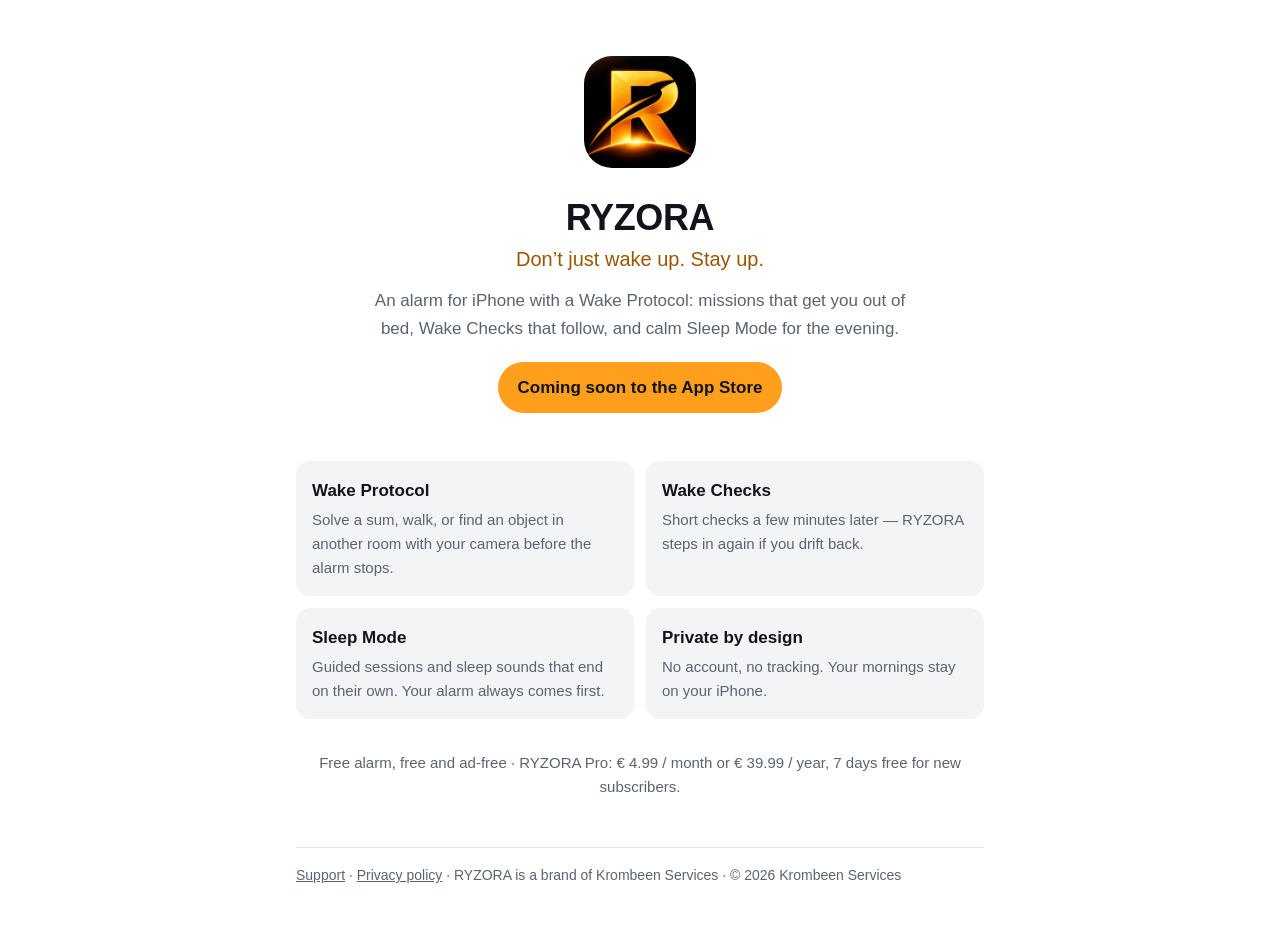
==== index.html @ 587f0dcf "RYZORA – Wake Protocol website: home, privacy policy, support" ====
<!doctype html><html lang="en"><head><meta charset="utf-8"><meta name="viewport" content="width=device-width,initial-scale=1">
<title>RYZORA – Wake Protocol</title><meta name="description" content="RYZORA – Wake Protocol: an alarm for iPhone that helps you get out of bed and stay up.">
<link rel="icon" href="/assets/favicon-32.png" sizes="32x32"><link rel="apple-touch-icon" href="/assets/apple-touch-icon.png"><meta name="theme-color" content="#0B0D12">
<link rel="stylesheet" href="/assets/style.css"></head><body><main>
<section class="hero"><img src="/assets/icon-256.png" alt="RYZORA app icon" width="112" height="112">
<h1>RYZORA</h1><p class="tag">Don’t just wake up. Stay up.</p>
<p class="lead">An alarm for iPhone with a Wake Protocol: missions that get you out of bed, Wake Checks that follow, and calm Sleep Mode for the evening.</p>
<span class="soon">Coming soon to the App Store</span></section>
<section class="grid">
<div class="card"><h3>Wake Protocol</h3><p>Solve a sum, walk, or find an object in another room with your camera before the alarm stops.</p></div>
<div class="card"><h3>Wake Checks</h3><p>Short checks a few minutes later — RYZORA steps in again if you drift back.</p></div>
<div class="card"><h3>Sleep Mode</h3><p>Guided sessions and sleep sounds that end on their own. Your alarm always comes first.</p></div>
<div class="card"><h3>Private by design</h3><p>No account, no tracking. Your mornings stay on your iPhone.</p></div>
</section>
<p class="muted" style="text-align:center;margin-top:32px">Free alarm, free and ad-free · RYZORA Pro: € 4.99 / month or € 39.99 / year, 7 days free for new subscribers.</p>
<footer class="foot"><a href="/support">Support</a> · <a href="/privacy">Privacy policy</a> · RYZORA is a brand of Krombeen Services · © 2026 Krombeen Services</footer>
</main></body></html>
---- assets/style.css ----
:root{--bg:#0B0D12;--fg:#F2F4F7;--muted:#A3AAB5;--accent:#FF9F1C;--accent-text:#FFB347;--card:#151922;--line:#232836}
@media (prefers-color-scheme:light){:root{--bg:#FFFFFF;--fg:#11141A;--muted:#5B6370;--accent:#FF9F1C;--accent-text:#9A5600;--card:#F3F4F6;--line:#E3E6EA}}
*{box-sizing:border-box}html{-webkit-text-size-adjust:100%}
body{margin:0;background:var(--bg);color:var(--fg);font:17px/1.6 -apple-system,BlinkMacSystemFont,"SF Pro Text","Segoe UI",Roboto,sans-serif}
main{max-width:720px;margin:0 auto;padding:16px 16px 48px}
h1{font-size:30px;line-height:1.2;margin:24px 0 6px;letter-spacing:-.01em}h2{font-size:20px;margin:32px 0 8px}
p,li{overflow-wrap:anywhere}.meta,.muted{color:var(--muted);font-size:15px}a{color:var(--accent-text)}
.card{background:var(--card);border-radius:14px;padding:16px;margin:16px 0}
.lang{border-top:1px solid var(--line);margin-top:48px;padding-top:8px}
.top{display:flex;align-items:center;padding:8px 0}.brand{display:flex;gap:10px;align-items:center;color:var(--fg);text-decoration:none;font-weight:700;letter-spacing:.12em}
.brand img{border-radius:9px}
.foot{border-top:1px solid var(--line);margin-top:48px;padding-top:16px;color:var(--muted);font-size:14px}.foot a{color:var(--muted)}
.hero{text-align:center;padding:40px 0 16px}.hero img{border-radius:28px;width:112px;height:112px}
.hero h1{font-size:36px;margin:20px 0 4px}.tag{font-size:20px;color:var(--accent-text);margin:0 0 12px}
.lead{color:var(--muted);max-width:540px;margin:0 auto}
.soon{display:inline-block;margin-top:20px;padding:12px 20px;border-radius:999px;background:var(--accent);color:#11141A;font-weight:600}
.grid{display:grid;grid-template-columns:1fr;gap:12px;margin-top:32px}@media (min-width:640px){.grid{grid-template-columns:1fr 1fr}}
.grid .card{margin:0}.grid h3{margin:0 0 4px;font-size:17px}.grid p{margin:0;color:var(--muted);font-size:15px}
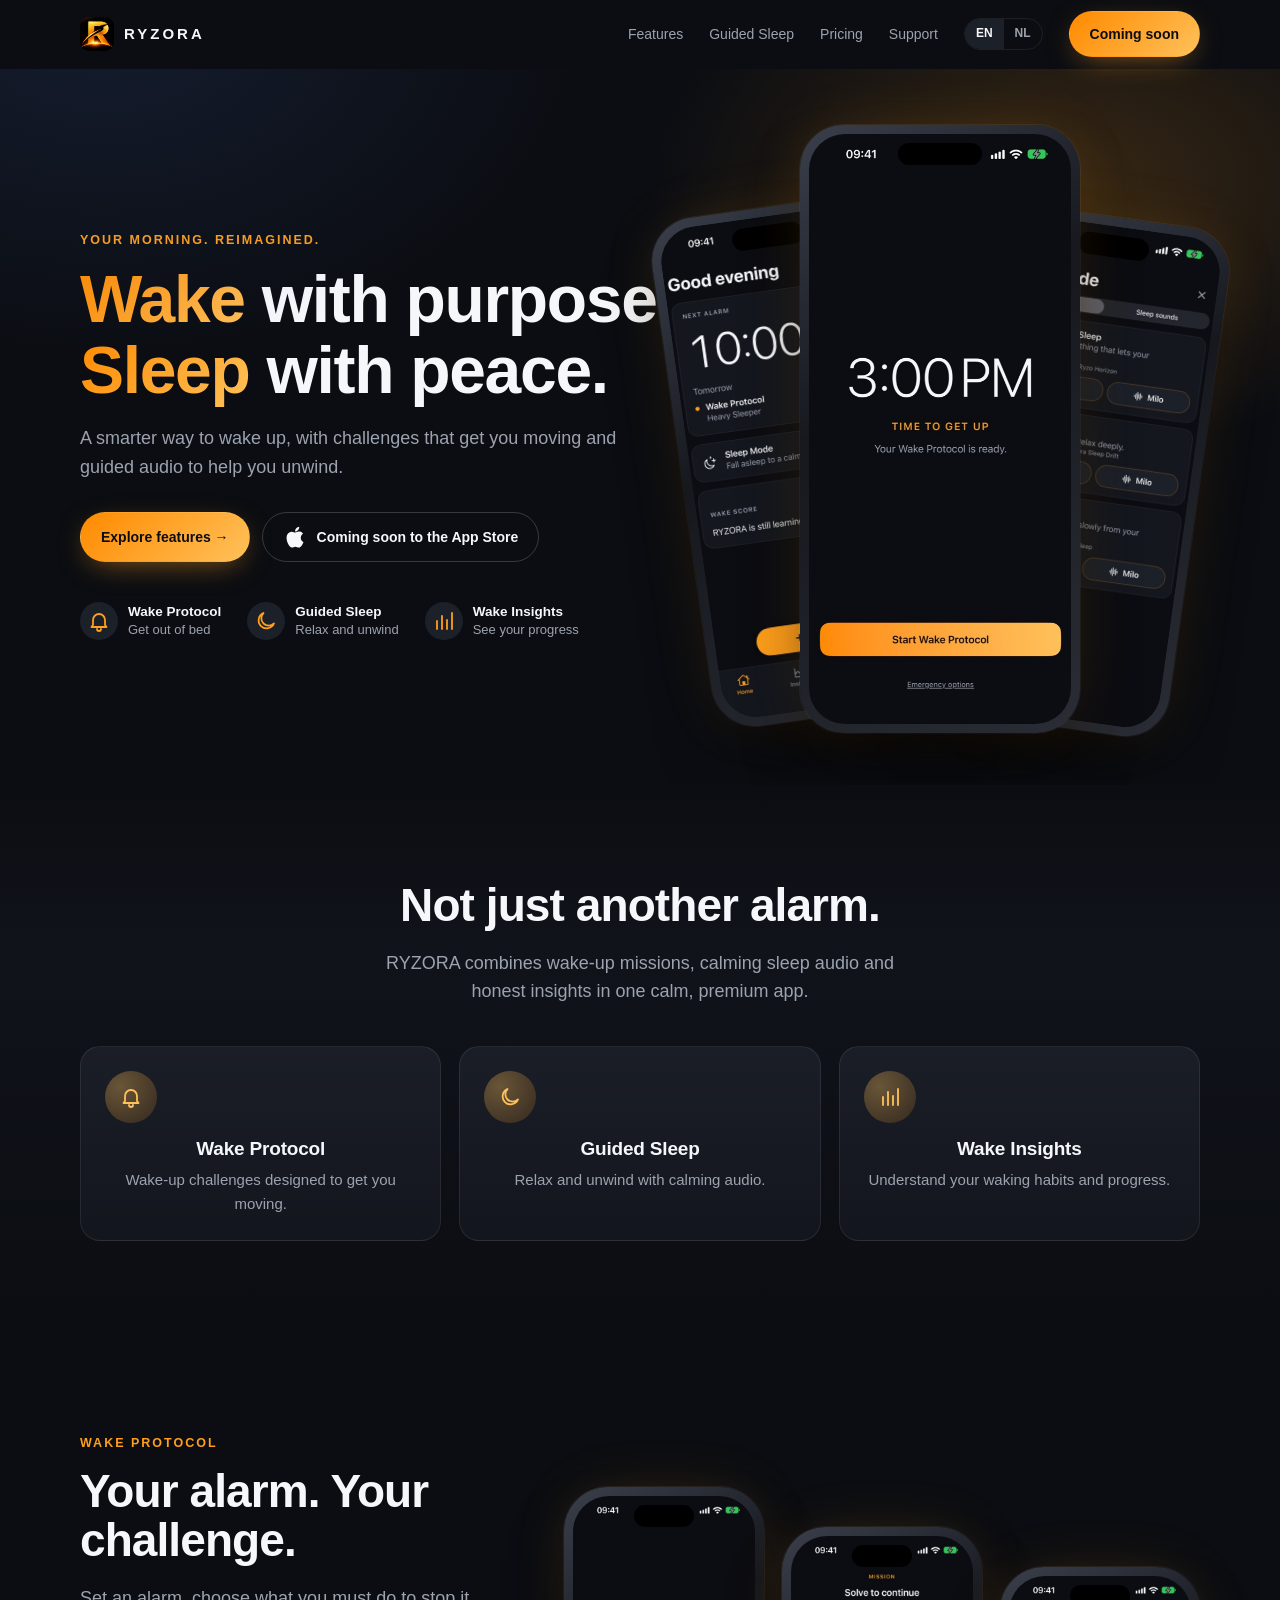
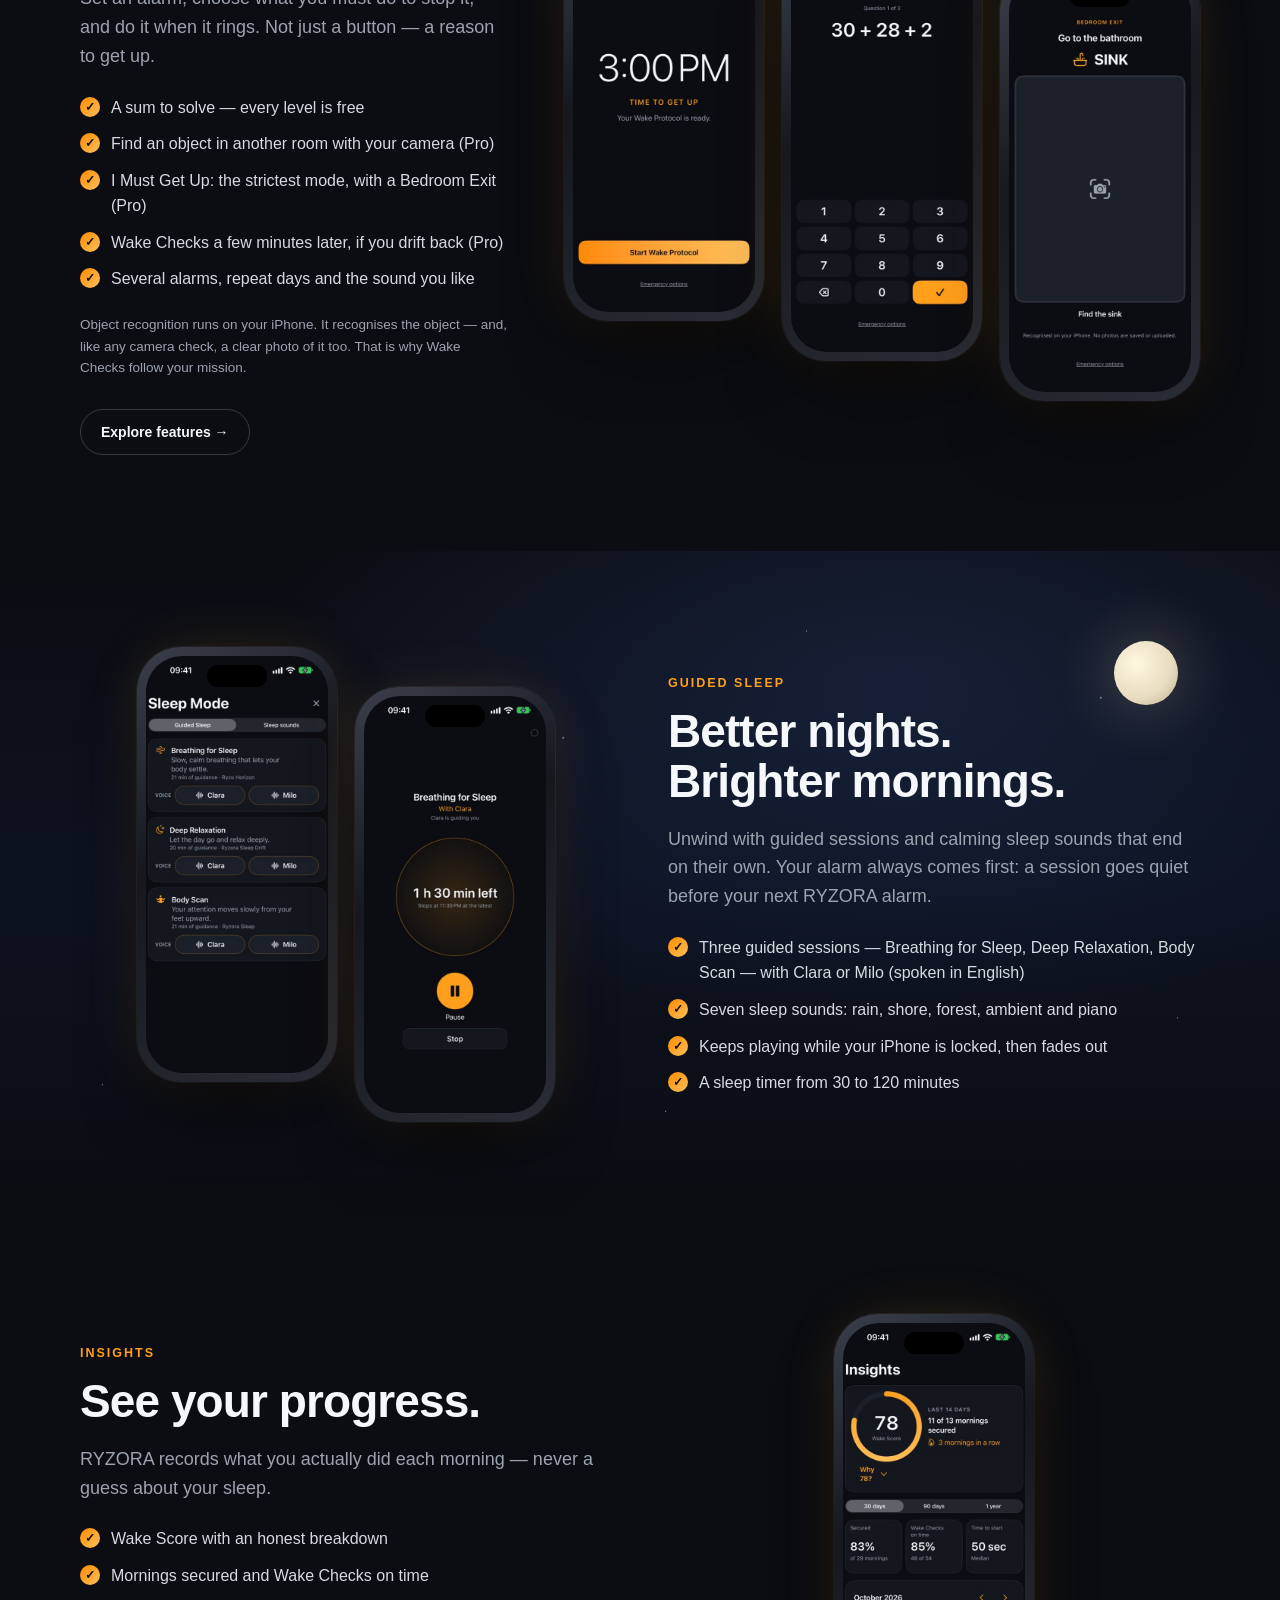
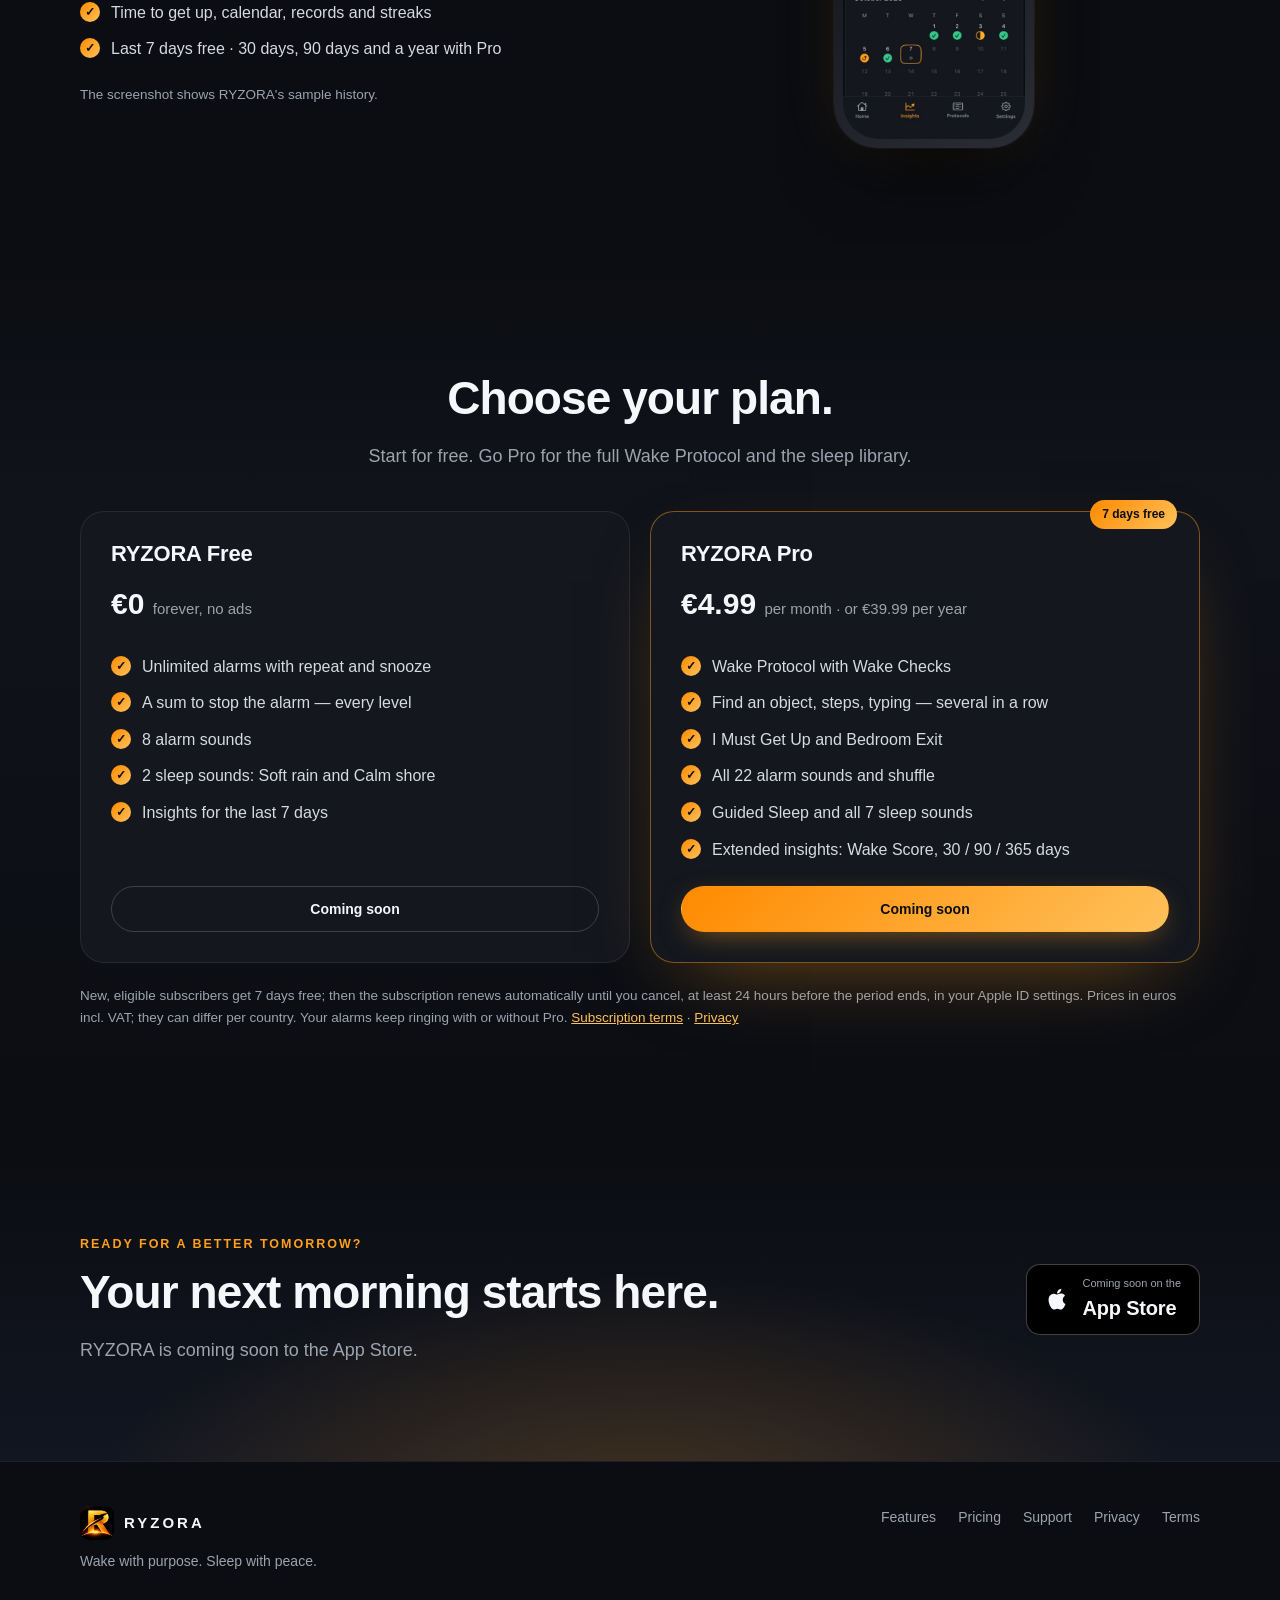
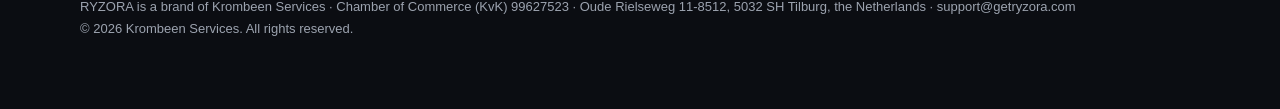
==== commit 948b19c0: "RYZORA – Wake Protocol website v2: premium design in RYZORA's colours, real app screenshots, EN + NL" ====
--- a/index.html
+++ b/index.html
@@ -1,17 +1,58 @@
-<!doctype html><html lang="en"><head><meta charset="utf-8"><meta name="viewport" content="width=device-width,initial-scale=1">
-<title>RYZORA – Wake Protocol</title><meta name="description" content="RYZORA – Wake Protocol: an alarm for iPhone that helps you get out of bed and stay up.">
-<link rel="icon" href="/assets/favicon-32.png" sizes="32x32"><link rel="apple-touch-icon" href="/assets/apple-touch-icon.png"><meta name="theme-color" content="#0B0D12">
-<link rel="stylesheet" href="/assets/style.css"></head><body><main>
-<section class="hero"><img src="/assets/icon-256.png" alt="RYZORA app icon" width="112" height="112">
-<h1>RYZORA</h1><p class="tag">Don’t just wake up. Stay up.</p>
-<p class="lead">An alarm for iPhone with a Wake Protocol: missions that get you out of bed, Wake Checks that follow, and calm Sleep Mode for the evening.</p>
-<span class="soon">Coming soon to the App Store</span></section>
-<section class="grid">
-<div class="card"><h3>Wake Protocol</h3><p>Solve a sum, walk, or find an object in another room with your camera before the alarm stops.</p></div>
-<div class="card"><h3>Wake Checks</h3><p>Short checks a few minutes later — RYZORA steps in again if you drift back.</p></div>
-<div class="card"><h3>Sleep Mode</h3><p>Guided sessions and sleep sounds that end on their own. Your alarm always comes first.</p></div>
-<div class="card"><h3>Private by design</h3><p>No account, no tracking. Your mornings stay on your iPhone.</p></div>
-</section>
-<p class="muted" style="text-align:center;margin-top:32px">Free alarm, free and ad-free · RYZORA Pro: € 4.99 / month or € 39.99 / year, 7 days free for new subscribers.</p>
-<footer class="foot"><a href="/support">Support</a> · <a href="/privacy">Privacy policy</a> · RYZORA is a brand of Krombeen Services · © 2026 Krombeen Services</footer>
-</main></body></html>
+<!doctype html><html lang="en" class="no-js"><head><meta charset="utf-8">
+<meta name="viewport" content="width=device-width,initial-scale=1,viewport-fit=cover">
+<title>RYZORA – Wake Protocol · The alarm that gets you out of bed</title><meta name="description" content="RYZORA is an iPhone alarm with a Wake Protocol: missions that get you out of bed, Wake Checks that follow, Guided Sleep for the evening and honest insights.">
+<link rel="canonical" href="https://getryzora.com/"><link rel="alternate" hreflang="en" href="https://getryzora.com/">
+<link rel="alternate" hreflang="nl" href="https://getryzora.com/nl/"><link rel="alternate" hreflang="x-default" href="https://getryzora.com/">
+<meta property="og:type" content="website"><meta property="og:site_name" content="RYZORA"><meta property="og:title" content="RYZORA – Wake Protocol · The alarm that gets you out of bed">
+<meta property="og:description" content="RYZORA is an iPhone alarm with a Wake Protocol: missions that get you out of bed, Wake Checks that follow, Guided Sleep for the evening and honest insights."><meta property="og:url" content="https://getryzora.com/"><meta property="og:image" content="https://getryzora.com/assets/og.png">
+<meta property="og:locale" content="en_US"><meta name="twitter:card" content="summary_large_image">
+<meta name="theme-color" content="#0B0D12"><meta name="color-scheme" content="dark">
+<link rel="icon" href="/assets/favicon-32.png" sizes="32x32"><link rel="apple-touch-icon" href="/assets/apple-touch-icon.png">
+<link rel="stylesheet" href="/assets/style.css"><script src="/assets/site.js" defer></script></head><body><a class="skip" href="#main">Skip to content</a><header class="nav"><div class="wrap">
+<a class="brand" href="/" aria-label="RYZORA home"><img src="/assets/icon-256.png" alt="" width="34" height="34">RYZORA</a>
+<button class="menu-btn" aria-expanded="false" aria-controls="links">Menu</button>
+<nav class="links" id="links" aria-label="Main"><a href="/features/">Features</a><a href="/features/#guided-sleep">Guided Sleep</a><a href="/pricing/">Pricing</a><a href="/support/">Support</a><div class="lang" role="group" aria-label="Language"><a href="/" hreflang="en" lang="en" aria-current="true">EN</a><a href="/nl/" hreflang="nl" lang="nl">NL</a></div><span class="pill gold soon" aria-label="Coming soon to the App Store">Coming soon</span></nav></div></header><main id="main">
+<section class="hero"><div class="wrap split">
+<div class="reveal"><p class="eyebrow">Your morning. Reimagined.</p>
+<h1><span class="line"><span class="gold-text">Wake</span> with purpose.</span>
+<span class="line"><span class="gold-text">Sleep</span> with peace.</span></h1>
+<p class="lead">A smarter way to wake up, with challenges that get you moving and guided audio to help you unwind.</p>
+<div class="actions"><a class="pill gold" href="/features/">Explore features →</a><span class="pill ghost soon"><svg width="26" height="26" viewBox="0 0 24 24" fill="currentColor" aria-hidden="true"><path d="M16.4 12.6c0-2.4 2-3.6 2.1-3.7-1.1-1.7-2.9-1.9-3.5-1.9-1.5-.2-2.9.9-3.7.9-.8 0-1.9-.9-3.2-.8-1.6 0-3.1 1-4 2.4-1.7 3-.4 7.4 1.2 9.8.8 1.2 1.8 2.5 3 2.4 1.2 0 1.7-.8 3.1-.8 1.5 0 1.9.8 3.2.8 1.3 0 2.2-1.2 3-2.4.9-1.4 1.3-2.7 1.3-2.8-.1 0-2.5-1-2.5-3.9zM14 5.5c.7-.8 1.1-1.9 1-3-1 0-2.1.7-2.8 1.5-.6.7-1.2 1.8-1 2.9 1 .1 2.1-.6 2.8-1.4z"/></svg>Coming soon to the App Store</span></div>
+<div class="mini"><div><span class="ic"><svg width="24" height="24" viewBox="0 0 24 24" fill="none" stroke="currentColor" stroke-width="1.8" stroke-linecap="round" stroke-linejoin="round" aria-hidden="true"><path d="M6 16V11a6 6 0 1 1 12 0v5l1.5 2h-15z"/><path d="M10 20a2 2 0 0 0 4 0"/></svg></span><span><b>Wake Protocol</b>Get out of bed</span></div><div><span class="ic"><svg width="24" height="24" viewBox="0 0 24 24" fill="none" stroke="currentColor" stroke-width="1.8" stroke-linecap="round" stroke-linejoin="round" aria-hidden="true"><path d="M20 14.5A8 8 0 1 1 9.5 4a6.5 6.5 0 0 0 10.5 10.5z"/></svg></span><span><b>Guided Sleep</b>Relax and unwind</span></div><div><span class="ic"><svg width="24" height="24" viewBox="0 0 24 24" fill="none" stroke="currentColor" stroke-width="1.8" stroke-linecap="round" aria-hidden="true"><path d="M5 20V12M10 20V7M15 20v-9M20 20V4"/></svg></span><span><b>Wake Insights</b>See your progress</span></div></div></div>
+<div class="phones reveal" aria-label="RYZORA screens">
+<div class="phone p1 float"><img src="/assets/img/en-home.jpg" alt="RYZORA home screen with the next alarm" loading="lazy" width="1100" height="2390"></div>
+<div class="phone p2 float" style="animation-delay:-3s"><img src="/assets/img/en-ringing.jpg" alt="RYZORA alarm ringing: Start Wake Protocol" loading="lazy" width="1100" height="2390"></div>
+<div class="phone p3 float" style="animation-delay:-6s"><img src="/assets/img/en-sleep.jpg" alt="RYZORA Guided Sleep sessions" loading="lazy" width="1100" height="2390"></div>
+</div></div></section>
+
+<section class="band"><div class="wrap center"><h2 class="reveal">Not just another alarm.</h2><p class="lead reveal">RYZORA combines wake-up missions, calming sleep audio and honest insights in one calm, premium app.</p>
+<div class="cards"><a class="card reveal" href="/features/#wake-protocol"><div class="ic"><svg width="24" height="24" viewBox="0 0 24 24" fill="none" stroke="currentColor" stroke-width="1.8" stroke-linecap="round" stroke-linejoin="round" aria-hidden="true"><path d="M6 16V11a6 6 0 1 1 12 0v5l1.5 2h-15z"/><path d="M10 20a2 2 0 0 0 4 0"/></svg></div><h3>Wake Protocol</h3><p>Wake-up challenges designed to get you moving.</p></a><a class="card reveal" href="/features/#guided-sleep"><div class="ic"><svg width="24" height="24" viewBox="0 0 24 24" fill="none" stroke="currentColor" stroke-width="1.8" stroke-linecap="round" stroke-linejoin="round" aria-hidden="true"><path d="M20 14.5A8 8 0 1 1 9.5 4a6.5 6.5 0 0 0 10.5 10.5z"/></svg></div><h3>Guided Sleep</h3><p>Relax and unwind with calming audio.</p></a><a class="card reveal" href="/features/#wake-insights"><div class="ic"><svg width="24" height="24" viewBox="0 0 24 24" fill="none" stroke="currentColor" stroke-width="1.8" stroke-linecap="round" aria-hidden="true"><path d="M5 20V12M10 20V7M15 20v-9M20 20V4"/></svg></div><h3>Wake Insights</h3><p>Understand your waking habits and progress.</p></a></div></div></section>
+
+<section id="wake-protocol"><div class="wrap split wide">
+<div class="reveal"><p class="eyebrow">Wake Protocol</p><h2>Your alarm. Your challenge.</h2><p class="lead">Set an alarm, choose what you must do to stop it, and do it when it rings. Not just a button — a reason to get up.</p><ul class="checks"><li>A sum to solve — every level is free</li><li>Find an object in another room with your camera (Pro)</li><li>I Must Get Up: the strictest mode, with a Bedroom Exit (Pro)</li><li>Wake Checks a few minutes later, if you drift back (Pro)</li><li>Several alarms, repeat days and the sound you like</li></ul>
+<p class="fine">Object recognition runs on your iPhone. It recognises the object — and, like any camera check, a clear photo of it too. That is why Wake Checks follow your mission.</p><div class="actions"><a class="pill ghost" href="/features/">Explore features →</a></div></div>
+<div class="screens reveal"><div class="phone "><img src="/assets/img/en-ringing.jpg" alt="The alarm" loading="lazy" width="1100" height="2390"></div><div class="phone "><img src="/assets/img/en-math.jpg" alt="A sum" loading="lazy" width="1100" height="2390"></div><div class="phone "><img src="/assets/img/en-object.jpg" alt="Find an object" loading="lazy" width="1100" height="2390"></div></div>
+</div></section>
+
+<section class="night" id="guided-sleep"><span class="moon" aria-hidden="true"></span><div class="wrap split">
+<div class="screens reveal"><div class="phone "><img src="/assets/img/en-sleep.jpg" alt="Guided Sleep" loading="lazy" width="1100" height="2390"></div><div class="phone "><img src="/assets/img/en-sleep-playing.jpg" alt="Guided Sleep playing" loading="lazy" width="1100" height="2390"></div></div>
+<div class="reveal"><p class="eyebrow">Guided Sleep</p><h2>Better nights.<br>Brighter mornings.</h2><p class="lead">Unwind with guided sessions and calming sleep sounds that end on their own. Your alarm always comes first: a session goes quiet before your next RYZORA alarm.</p><ul class="checks"><li>Three guided sessions — Breathing for Sleep, Deep Relaxation, Body Scan — with Clara or Milo (spoken in English)</li><li>Seven sleep sounds: rain, shore, forest, ambient and piano</li><li>Keeps playing while your iPhone is locked, then fades out</li><li>A sleep timer from 30 to 120 minutes</li></ul></div>
+</div></section>
+
+<section><div class="wrap split">
+<div class="reveal"><p class="eyebrow">Insights</p><h2>See your progress.</h2><p class="lead">RYZORA records what you actually did each morning — never a guess about your sleep.</p><ul class="checks"><li>Wake Score with an honest breakdown</li><li>Mornings secured and Wake Checks on time</li><li>Time to get up, calendar, records and streaks</li><li>Last 7 days free · 30 days, 90 days and a year with Pro</li></ul><p class="fine">The screenshot shows RYZORA&#x27;s sample history.</p></div>
+<div class="screens reveal"><div class="phone "><img src="/assets/img/en-insights.jpg" alt="RYZORA Insights" loading="lazy" width="1100" height="2390"></div></div>
+</div></section>
+
+<section class="band" id="pricing"><div class="wrap"><div class="center"><p class="eyebrow reveal">Pricing</p><h2 class="reveal">Choose your plan.</h2>
+<p class="lead reveal">Start for free. Go Pro for the full Wake Protocol and the sleep library.</p></div><div class="plans">
+<div class="plan reveal"><h3>RYZORA Free</h3><p class="price">€0 <small>forever, no ads</small></p><ul class="checks"><li>Unlimited alarms with repeat and snooze</li><li>A sum to stop the alarm — every level</li><li>8 alarm sounds</li><li>2 sleep sounds: Soft rain and Calm shore</li><li>Insights for the last 7 days</li></ul><span class="pill ghost soon">Coming soon</span></div>
+<div class="plan pro reveal"><span class="tag">7 days free</span><h3>RYZORA Pro</h3><p class="price">€4.99 <small>per month · or €39.99 per year</small></p><ul class="checks"><li>Wake Protocol with Wake Checks</li><li>Find an object, steps, typing — several in a row</li><li>I Must Get Up and Bedroom Exit</li><li>All 22 alarm sounds and shuffle</li><li>Guided Sleep and all 7 sleep sounds</li><li>Extended insights: Wake Score, 30 / 90 / 365 days</li></ul><span class="pill gold soon">Coming soon</span></div>
+</div><p class="fine">New, eligible subscribers get 7 days free; then the subscription renews automatically until you cancel, at least 24 hours before the period ends, in your Apple ID settings. Prices in euros incl. VAT; they can differ per country. Your alarms keep ringing with or without Pro. <a href="/terms/">Subscription terms</a> · <a href="/privacy/">Privacy</a></p></div></section>
+
+<section class="cta"><div class="wrap cta-box reveal"><div><p class="eyebrow">Ready for a better tomorrow?</p><h2>Your next morning starts here.</h2><p class="lead">RYZORA is coming soon to the App Store.</p></div><span class="store" role="img" aria-label="Coming soon to the App Store"><svg width="26" height="26" viewBox="0 0 24 24" fill="currentColor" aria-hidden="true"><path d="M16.4 12.6c0-2.4 2-3.6 2.1-3.7-1.1-1.7-2.9-1.9-3.5-1.9-1.5-.2-2.9.9-3.7.9-.8 0-1.9-.9-3.2-.8-1.6 0-3.1 1-4 2.4-1.7 3-.4 7.4 1.2 9.8.8 1.2 1.8 2.5 3 2.4 1.2 0 1.7-.8 3.1-.8 1.5 0 1.9.8 3.2.8 1.3 0 2.2-1.2 3-2.4.9-1.4 1.3-2.7 1.3-2.8-.1 0-2.5-1-2.5-3.9zM14 5.5c.7-.8 1.1-1.9 1-3-1 0-2.1.7-2.8 1.5-.6.7-1.2 1.8-1 2.9 1 .1 2.1-.6 2.8-1.4z"/></svg><span><small>Coming soon on the</small><b>App Store</b></span></span></div></section>
+</main><footer><div class="wrap"><div class="cols">
+<div><a class="brand" href="/"><img src="/assets/icon-256.png" alt="" width="34" height="34">RYZORA</a>
+<p style="margin:10px 0 0">Wake with purpose. Sleep with peace.</p></div><nav aria-label="Footer"><a href="/features/">Features</a><a href="/pricing/">Pricing</a><a href="/support/">Support</a><a href="/privacy/">Privacy</a><a href="/terms/">Terms</a></nav></div>
+<p class="legal">RYZORA is a brand of Krombeen Services · Chamber of Commerce (KvK) 99627523 · Oude Rielseweg 11-8512, 5032 SH Tilburg, the Netherlands · <a href="mailto:support@getryzora.com">support@getryzora.com</a><br>
+© 2026 Krombeen Services. All rights reserved.</p></div></footer></body></html>
--- a/assets/style.css
+++ b/assets/style.css
@@ -1,18 +1,154 @@
-:root{--bg:#0B0D12;--fg:#F2F4F7;--muted:#A3AAB5;--accent:#FF9F1C;--accent-text:#FFB347;--card:#151922;--line:#232836}
-@media (prefers-color-scheme:light){:root{--bg:#FFFFFF;--fg:#11141A;--muted:#5B6370;--accent:#FF9F1C;--accent-text:#9A5600;--card:#F3F4F6;--line:#E3E6EA}}
-*{box-sizing:border-box}html{-webkit-text-size-adjust:100%}
-body{margin:0;background:var(--bg);color:var(--fg);font:17px/1.6 -apple-system,BlinkMacSystemFont,"SF Pro Text","Segoe UI",Roboto,sans-serif}
-main{max-width:720px;margin:0 auto;padding:16px 16px 48px}
-h1{font-size:30px;line-height:1.2;margin:24px 0 6px;letter-spacing:-.01em}h2{font-size:20px;margin:32px 0 8px}
-p,li{overflow-wrap:anywhere}.meta,.muted{color:var(--muted);font-size:15px}a{color:var(--accent-text)}
-.card{background:var(--card);border-radius:14px;padding:16px;margin:16px 0}
-.lang{border-top:1px solid var(--line);margin-top:48px;padding-top:8px}
-.top{display:flex;align-items:center;padding:8px 0}.brand{display:flex;gap:10px;align-items:center;color:var(--fg);text-decoration:none;font-weight:700;letter-spacing:.12em}
-.brand img{border-radius:9px}
-.foot{border-top:1px solid var(--line);margin-top:48px;padding-top:16px;color:var(--muted);font-size:14px}.foot a{color:var(--muted)}
-.hero{text-align:center;padding:40px 0 16px}.hero img{border-radius:28px;width:112px;height:112px}
-.hero h1{font-size:36px;margin:20px 0 4px}.tag{font-size:20px;color:var(--accent-text);margin:0 0 12px}
-.lead{color:var(--muted);max-width:540px;margin:0 auto}
-.soon{display:inline-block;margin-top:20px;padding:12px 20px;border-radius:999px;background:var(--accent);color:#11141A;font-weight:600}
-.grid{display:grid;grid-template-columns:1fr;gap:12px;margin-top:32px}@media (min-width:640px){.grid{grid-template-columns:1fr 1fr}}
-.grid .card{margin:0}.grid h3{margin:0 0 4px;font-size:17px}.grid p{margin:0;color:var(--muted);font-size:15px}
+/* RYZORA — getryzora.com. Colours are the app's own tokens (docs/DESIGN_SYSTEM.md): midnight #0B0D12, surfaces
+   #14171E / #1C2029, text #F5F7FA / #9CA3AF, amber #FF9F1C with the signature gradient #FF8A00 → #FFC15A. */
+:root{
+  --bg:#0B0D12;--bg2:#10131A;--surface:#14171E;--surface2:#1C2029;--line:rgba(255,255,255,.08);
+  --fg:#F5F7FA;--muted:#9CA3AF;--accent:#FF9F1C;--accent-hi:#FFC15A;--grad:linear-gradient(135deg,#FF8A00,#FFC15A);
+  --glow:rgba(255,159,28,.18);--blue:rgba(70,110,200,.16);--radius:20px;--max:1160px;
+  --font:Inter,-apple-system,BlinkMacSystemFont,"SF Pro Display","Segoe UI",Roboto,sans-serif;
+}
+*{box-sizing:border-box}html{scroll-behavior:smooth;-webkit-text-size-adjust:100%}
+@media (prefers-reduced-motion:reduce){html{scroll-behavior:auto}}
+body{margin:0;background:var(--bg);color:var(--fg);font:16px/1.6 var(--font);-webkit-font-smoothing:antialiased;overflow-x:hidden}
+img{max-width:100%;display:block}a{color:var(--accent-hi)}a:hover{color:#fff}
+:focus-visible{outline:2px solid var(--accent);outline-offset:3px;border-radius:6px}
+.wrap{max-width:var(--max);margin:0 auto;padding:0 20px}
+.skip{position:absolute;left:-999px;top:8px;background:var(--accent);color:#0B0D12;padding:8px 14px;border-radius:8px;z-index:100}
+.skip:focus{left:12px}
+
+/* Navigation */
+.nav{position:sticky;top:0;z-index:50;transition:background .3s,border-color .3s;border-bottom:1px solid transparent}
+.nav.scrolled{background:rgba(11,13,18,.78);backdrop-filter:saturate(1.4) blur(14px);-webkit-backdrop-filter:saturate(1.4) blur(14px);border-color:var(--line)}
+.nav .wrap{display:flex;align-items:center;gap:20px;height:68px}
+.brand{display:flex;align-items:center;gap:10px;color:var(--fg);text-decoration:none;font-weight:700;letter-spacing:.2em;font-size:15px}
+.brand img{width:34px;height:34px;border-radius:9px}
+.links{display:flex;gap:26px;margin-left:auto;align-items:center}
+.links a{color:var(--muted);text-decoration:none;font-size:14px;font-weight:500}.links a:hover,.links a[aria-current]{color:var(--fg)}
+.lang{display:flex;border:1px solid var(--line);border-radius:999px;overflow:hidden}
+.lang a{padding:5px 11px;font-size:12px;font-weight:600;color:var(--muted);text-decoration:none}
+.lang a[aria-current]{background:var(--surface2);color:var(--fg)}
+.pill{display:inline-flex;align-items:center;gap:8px;border-radius:999px;font-weight:600;font-size:14px;padding:11px 20px;text-decoration:none;border:1px solid transparent;transition:transform .2s,box-shadow .2s,background .2s}
+.pill.gold{background:var(--grad);color:#0B0D12;box-shadow:0 8px 30px -10px rgba(255,159,28,.6)}
+.pill.gold:hover{transform:translateY(-1px);box-shadow:0 12px 36px -10px rgba(255,159,28,.75);color:#0B0D12}
+.pill.ghost{border-color:rgba(255,255,255,.18);color:var(--fg)}.pill.ghost:hover{background:rgba(255,255,255,.06);color:#fff}
+.pill.soon{cursor:default}
+.menu-btn{display:none;margin-left:auto;background:none;border:1px solid var(--line);color:var(--fg);border-radius:10px;padding:8px 10px;font:inherit;font-size:14px}
+@media (max-width:860px){
+  .menu-btn{display:block}.links{display:none;position:absolute;top:68px;left:0;right:0;flex-direction:column;align-items:flex-start;gap:4px;
+    background:rgba(11,13,18,.97);border-bottom:1px solid var(--line);padding:12px 20px 20px}
+  .links.open{display:flex}.links a{font-size:16px;padding:8px 0}.links .pill{margin-top:8px}
+}
+
+/* Sections */
+section{position:relative;padding:96px 0}
+.eyebrow{color:var(--accent);font-size:12.5px;font-weight:700;letter-spacing:.16em;text-transform:uppercase;margin:0 0 14px}
+h1,h2,h3{letter-spacing:-.02em;line-height:1.08;margin:0}
+h1{font-size:clamp(38px,5.2vw,66px);font-weight:800}
+@media (min-width:901px){.hero h1 .line{white-space:nowrap}}
+h2{font-size:clamp(30px,4vw,46px);font-weight:750}
+h3{font-size:19px;font-weight:650;letter-spacing:-.01em}
+.gold-text{background:var(--grad);-webkit-background-clip:text;background-clip:text;color:transparent}
+.lead{color:var(--muted);font-size:18px;max-width:560px;margin:18px 0 0}
+.center{text-align:center}.center .lead{margin-left:auto;margin-right:auto}
+.split{display:grid;grid-template-columns:1fr 1fr;gap:56px;align-items:center}
+.split>*,.plans>*,.cards>*{min-width:0}
+@media (max-width:900px){.split{grid-template-columns:1fr;gap:40px}section{padding:72px 0}}
+.checks{list-style:none;padding:0;margin:24px 0 0;display:grid;gap:11px}
+.checks li{display:flex;gap:11px;align-items:flex-start;color:#D6DAE1}
+.checks li::before{content:"✓";flex:0 0 20px;height:20px;margin-top:2px;border-radius:50%;background:var(--grad);color:#0B0D12;font-size:12px;font-weight:800;line-height:20px;text-align:center}
+.actions{display:flex;gap:12px;flex-wrap:wrap;margin-top:30px}
+
+/* Hero */
+.hero{padding:56px 0 40px;overflow:hidden}
+.hero::before{content:"";position:absolute;inset:-20% -10% auto;height:120%;pointer-events:none;
+  background:radial-gradient(600px 380px at 78% 30%,var(--glow),transparent 70%),radial-gradient(700px 500px at 15% 10%,var(--blue),transparent 70%)}
+.hero .split{grid-template-columns:1.05fr 1fr}
+.hero h1 .line{display:block}
+.mini{display:flex;gap:26px;flex-wrap:wrap;margin-top:40px}
+.mini div{display:flex;gap:10px;align-items:center;color:var(--muted);font-size:13px;line-height:1.35}
+.mini b{display:block;color:var(--fg);font-weight:600;font-size:13.5px}
+.mini .ic{width:38px;height:38px;border-radius:50%;background:var(--surface2);display:grid;place-items:center;color:var(--accent);font-size:17px}
+
+/* iPhone frames — the screenshots inside are untouched captures of the real app */
+.phones{position:relative;height:620px}
+.phone{position:absolute;width:236px;aspect-ratio:1320/2868;border-radius:44px;padding:9px;
+  background:linear-gradient(145deg,#3a3f4b,#16181e 40%,#2a2d35);box-shadow:0 40px 80px -30px rgba(0,0,0,.9),0 0 0 1px rgba(255,255,255,.06),0 0 60px -10px var(--glow);
+  transition:transform .8s cubic-bezier(.2,.7,.2,1)}
+.phone img{width:100%;height:100%;object-fit:cover;border-radius:36px;background:#0B0D12}
+.phone::after{content:"";position:absolute;top:18px;left:50%;width:30%;height:22px;transform:translateX(-50%);background:#000;border-radius:14px}
+.phones .p1{left:0;top:80px;transform:rotate(-8deg)}
+.phones .p2{left:calc(50% - 140px);top:0;z-index:2;width:280px}
+.phones .p3{right:0;top:90px;transform:rotate(8deg)}
+@media (max-width:1100px){.phones{height:540px}.phone{width:200px}.phones .p2{width:236px;left:calc(50% - 118px)}}
+@media (max-width:900px){.phones{height:500px;max-width:520px;margin:0 auto}.phone{width:200px}.phones .p2{width:214px;left:calc(50% - 107px)}.phones .p1{left:0}.phones .p3{right:0}}
+@media (max-width:520px){.phones{height:420px}.phone{width:160px;border-radius:30px;padding:6px}.phone img{border-radius:25px}.phone::after{top:12px;height:14px}
+  .phones .p2{width:176px;left:calc(50% - 88px)}.phones .p1{left:-6px;top:60px}.phones .p3{right:-6px;top:66px}}
+.float{animation:float 9s ease-in-out infinite}
+@keyframes float{0%,100%{translate:0 0}50%{translate:0 -8px}}
+@media (prefers-reduced-motion:reduce){.float{animation:none}}
+
+/* Cards */
+.cards{display:grid;grid-template-columns:repeat(3,1fr);gap:18px;margin-top:40px}
+@media (max-width:900px){.cards{grid-template-columns:1fr}}
+.card{background:linear-gradient(180deg,rgba(28,32,41,.9),rgba(20,23,30,.9));border:1px solid var(--line);border-radius:var(--radius);padding:24px;
+  transition:transform .25s,border-color .25s,box-shadow .25s;text-decoration:none;color:inherit;display:block}
+a.card:hover{transform:translateY(-3px);border-color:rgba(255,159,28,.35);box-shadow:0 20px 50px -30px rgba(255,159,28,.45);color:inherit}
+.card .ic{width:52px;height:52px;border-radius:50%;display:grid;place-items:center;font-size:24px;margin-bottom:16px;
+  background:radial-gradient(circle at 30% 30%,rgba(255,193,90,.35),rgba(255,138,0,.12));color:var(--accent-hi)}
+.card p{color:var(--muted);margin:8px 0 0;font-size:15px}
+.band{background:linear-gradient(180deg,var(--bg),var(--bg2) 30%,var(--bg))}
+
+/* Screens row */
+.screens{display:flex;gap:18px;justify-content:center;align-items:flex-start}
+.screens .phone{position:relative;width:200px}
+.split.wide{grid-template-columns:minmax(0,1fr) auto}
+@media (max-width:1180px){.screens .phone{width:170px}}
+@media (max-width:900px){.split.wide{grid-template-columns:1fr}}
+.screens .phone:nth-child(2){margin-top:40px}.screens .phone:nth-child(3){margin-top:80px}
+@media (max-width:900px){.screens{overflow-x:auto;justify-content:flex-start;padding:10px 4px 30px;scroll-snap-type:x mandatory}
+  .screens .phone{flex:0 0 200px;scroll-snap-align:center}.screens .phone:nth-child(n){margin-top:0}}
+.caption{text-align:center;color:var(--muted);font-size:13px;margin-top:12px}
+
+/* Night sky for Guided Sleep */
+.night{background:radial-gradient(900px 500px at 70% 20%,rgba(60,90,170,.22),transparent 70%),linear-gradient(180deg,#0B0D12,#0D1220 50%,#0B0D12);overflow:hidden}
+.night::before{content:"";position:absolute;inset:0;pointer-events:none;opacity:.55;background-image:
+  radial-gradient(1px 1px at 12% 18%,#fff,transparent),radial-gradient(1px 1px at 28% 62%,#cfd8ff,transparent),radial-gradient(1.5px 1.5px at 44% 28%,#fff,transparent),
+  radial-gradient(1px 1px at 63% 12%,#fff,transparent),radial-gradient(1px 1px at 72% 48%,#dfe6ff,transparent),radial-gradient(1.5px 1.5px at 86% 22%,#fff,transparent),
+  radial-gradient(1px 1px at 92% 70%,#fff,transparent),radial-gradient(1px 1px at 8% 80%,#e9eeff,transparent),radial-gradient(1px 1px at 52% 84%,#fff,transparent)}
+.moon{position:absolute;right:8%;top:90px;width:64px;height:64px;border-radius:50%;background:radial-gradient(circle at 35% 35%,#fff7e0,#e8dcc0 60%,#b9ab8c);box-shadow:0 0 60px 10px rgba(255,236,190,.18)}
+
+/* Pricing */
+.plans{display:grid;grid-template-columns:1fr 1fr;gap:20px;margin-top:40px;align-items:stretch}
+@media (max-width:820px){.plans{grid-template-columns:1fr}}
+.plan{position:relative;background:var(--surface);border:1px solid var(--line);border-radius:24px;padding:30px;display:flex;flex-direction:column}
+.plan.pro{border-color:rgba(255,159,28,.45);box-shadow:0 30px 80px -40px rgba(255,159,28,.5)}
+.plan .tag{position:absolute;top:-12px;right:22px;background:var(--grad);color:#0B0D12;font-size:12px;font-weight:700;padding:5px 12px;border-radius:999px}
+.plan h3{font-size:22px}.plan .price{font-size:30px;font-weight:750;margin:14px 0 2px}.plan .price small{font-size:15px;color:var(--muted);font-weight:500}
+.plan .checks{margin-bottom:24px}.plan .pill{margin-top:auto;justify-content:center}
+.fine{color:var(--muted);font-size:13.5px;margin-top:22px}
+
+/* CTA + footer */
+.cta{overflow:hidden;background:radial-gradient(800px 360px at 50% 120%,rgba(255,159,28,.22),transparent 70%),linear-gradient(180deg,var(--bg),#121621)}
+.cta .cta-box{display:flex;gap:30px;align-items:center;justify-content:space-between;flex-wrap:wrap}
+.store{display:inline-flex;align-items:center;gap:12px;border:1px solid rgba(255,255,255,.25);border-radius:14px;padding:10px 18px;color:var(--fg);background:#000}
+.store small{display:block;font-size:11px;color:var(--muted)}.store b{font-size:20px;font-weight:600;letter-spacing:-.01em}
+footer{border-top:1px solid var(--line);padding:44px 0 56px;color:var(--muted);font-size:14px}
+footer .cols{display:flex;gap:40px;flex-wrap:wrap;justify-content:space-between}
+footer nav{display:flex;gap:22px;flex-wrap:wrap}footer a{color:var(--muted);text-decoration:none}footer a:hover{color:var(--fg)}
+footer .legal{margin-top:24px;font-size:13px;line-height:1.7}
+
+/* Text pages */
+.page{padding:64px 0 40px}.page .wrap{max-width:820px}
+.page h1{font-size:clamp(30px,5vw,52px);hyphens:auto;overflow-wrap:break-word}.page h2{font-size:24px;margin:40px 0 10px}.page p,.page li{color:#D6DAE1}
+.page .meta{color:var(--muted);font-size:14px;margin-top:10px}
+.box{background:var(--surface);border:1px solid var(--line);border-radius:16px;padding:20px;margin:20px 0}
+details{background:var(--surface);border:1px solid var(--line);border-radius:14px;padding:16px 18px;margin:10px 0}
+summary{cursor:pointer;font-weight:600}details p{margin:10px 0 0;color:var(--muted)}
+.feature{display:grid;grid-template-columns:240px 1fr;gap:40px;align-items:center;margin:56px 0}
+.feature .phone{position:relative;width:240px}
+@media (max-width:760px){.feature{grid-template-columns:1fr}.feature .phone{margin:0 auto;width:220px}}
+
+/* Reveal on scroll */
+.reveal{opacity:0;transform:translateY(18px);transition:opacity .9s ease,transform .9s cubic-bezier(.2,.7,.2,1)}
+.reveal.in{opacity:1;transform:none}
+@media (prefers-reduced-motion:reduce){.reveal{opacity:1;transform:none;transition:none}.phone{transition:none}}
+.no-js .reveal{opacity:1;transform:none}
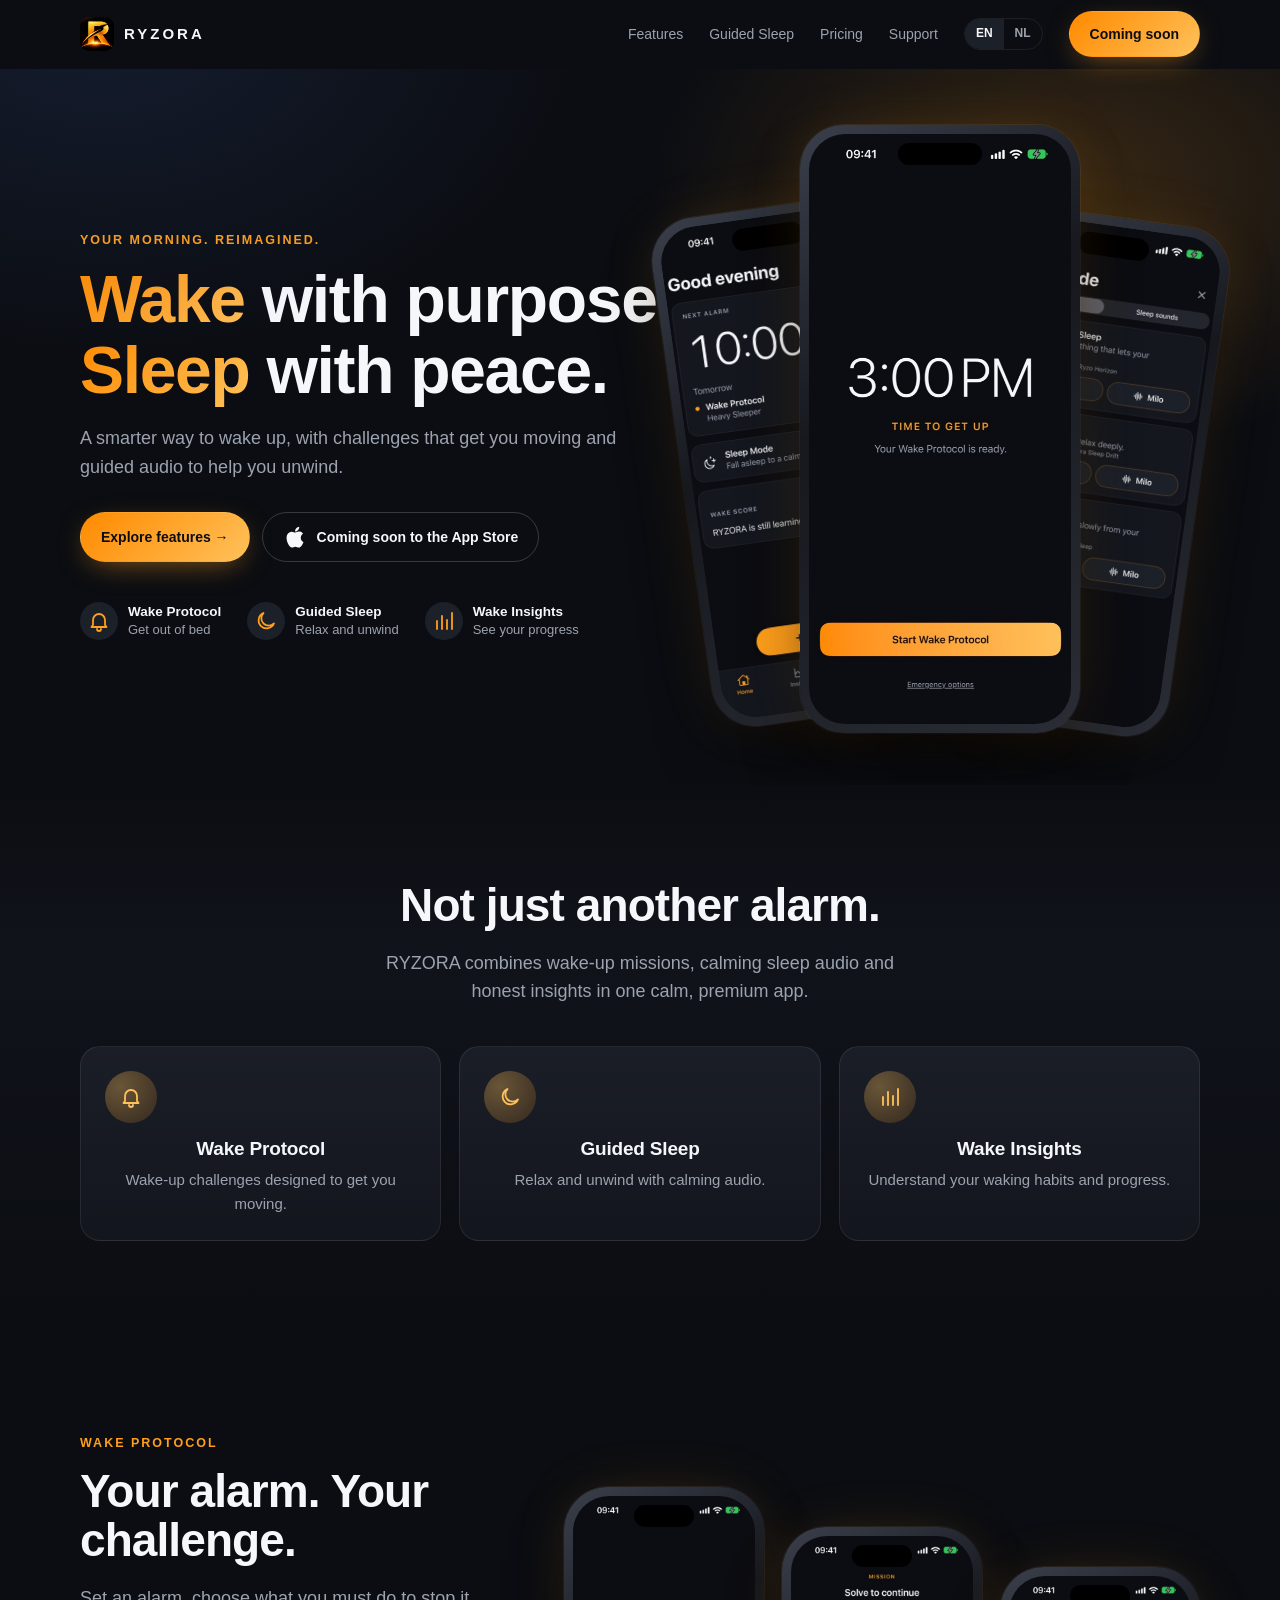
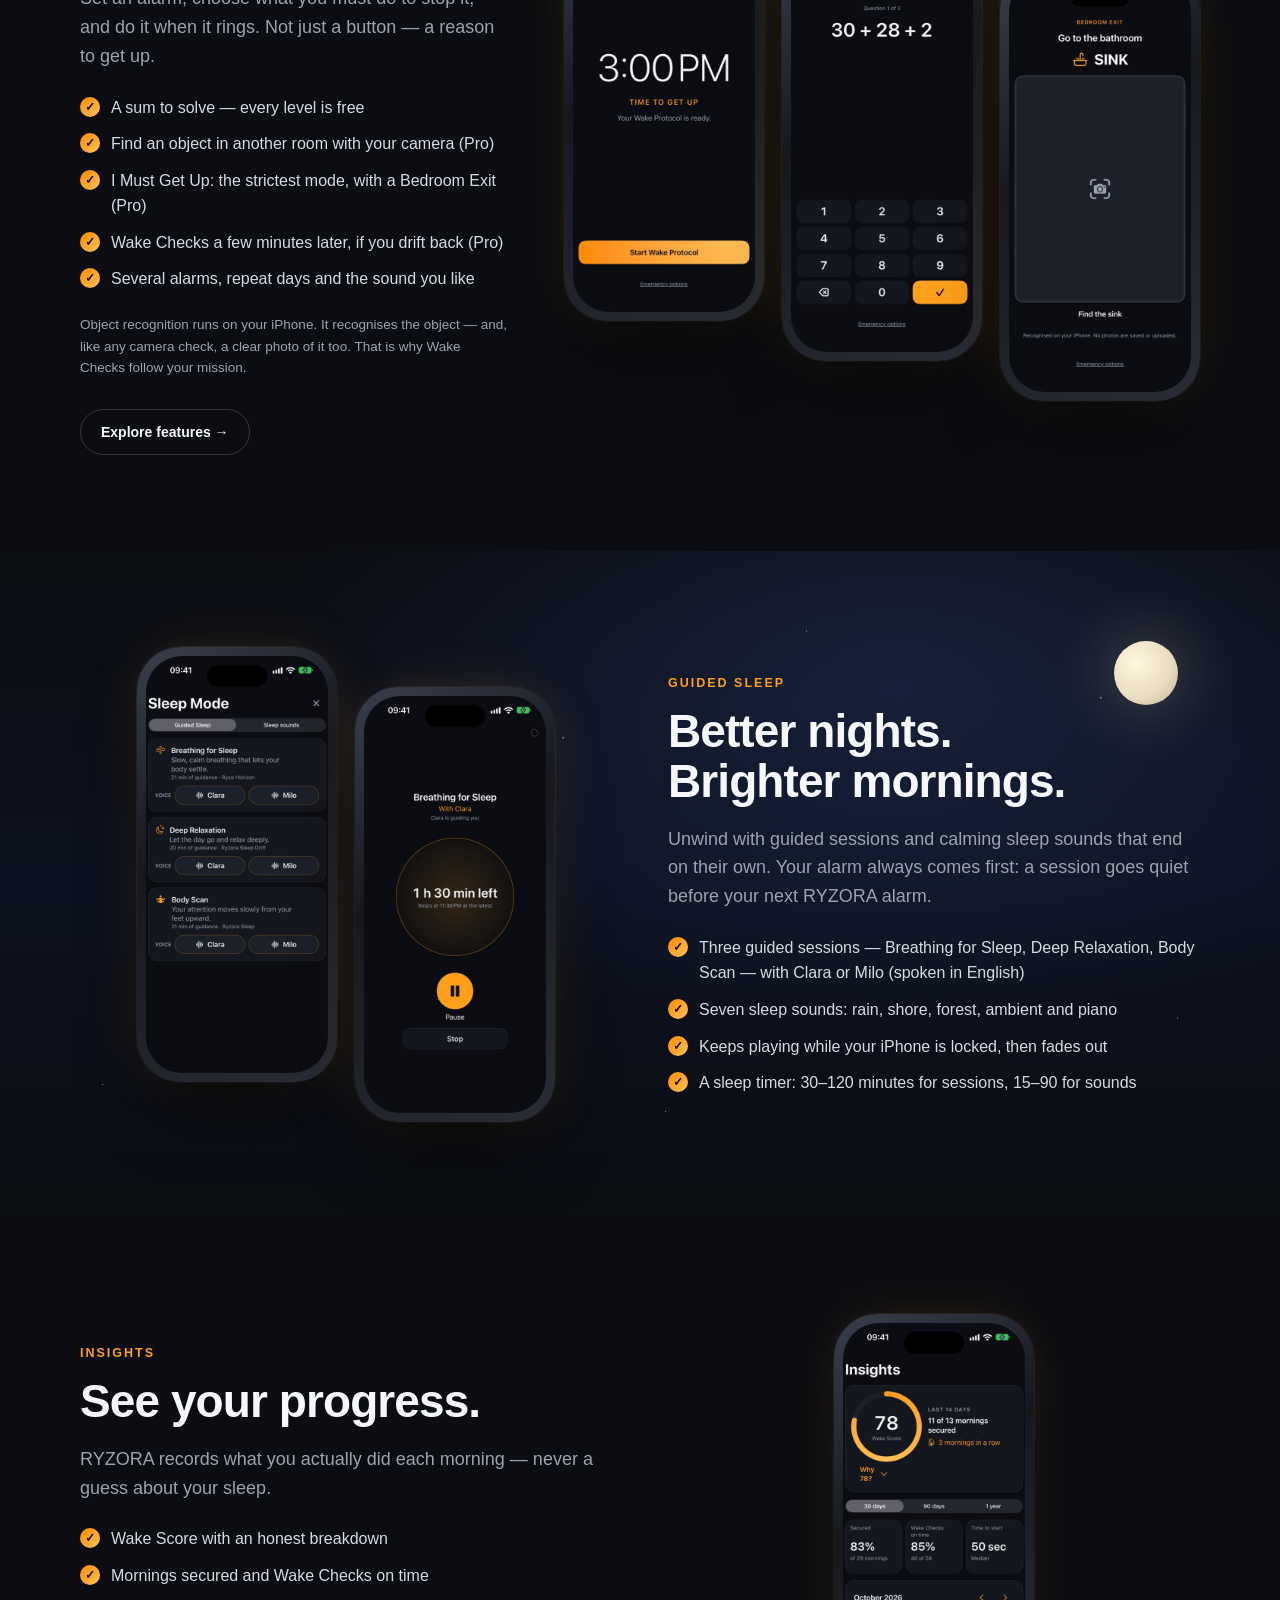
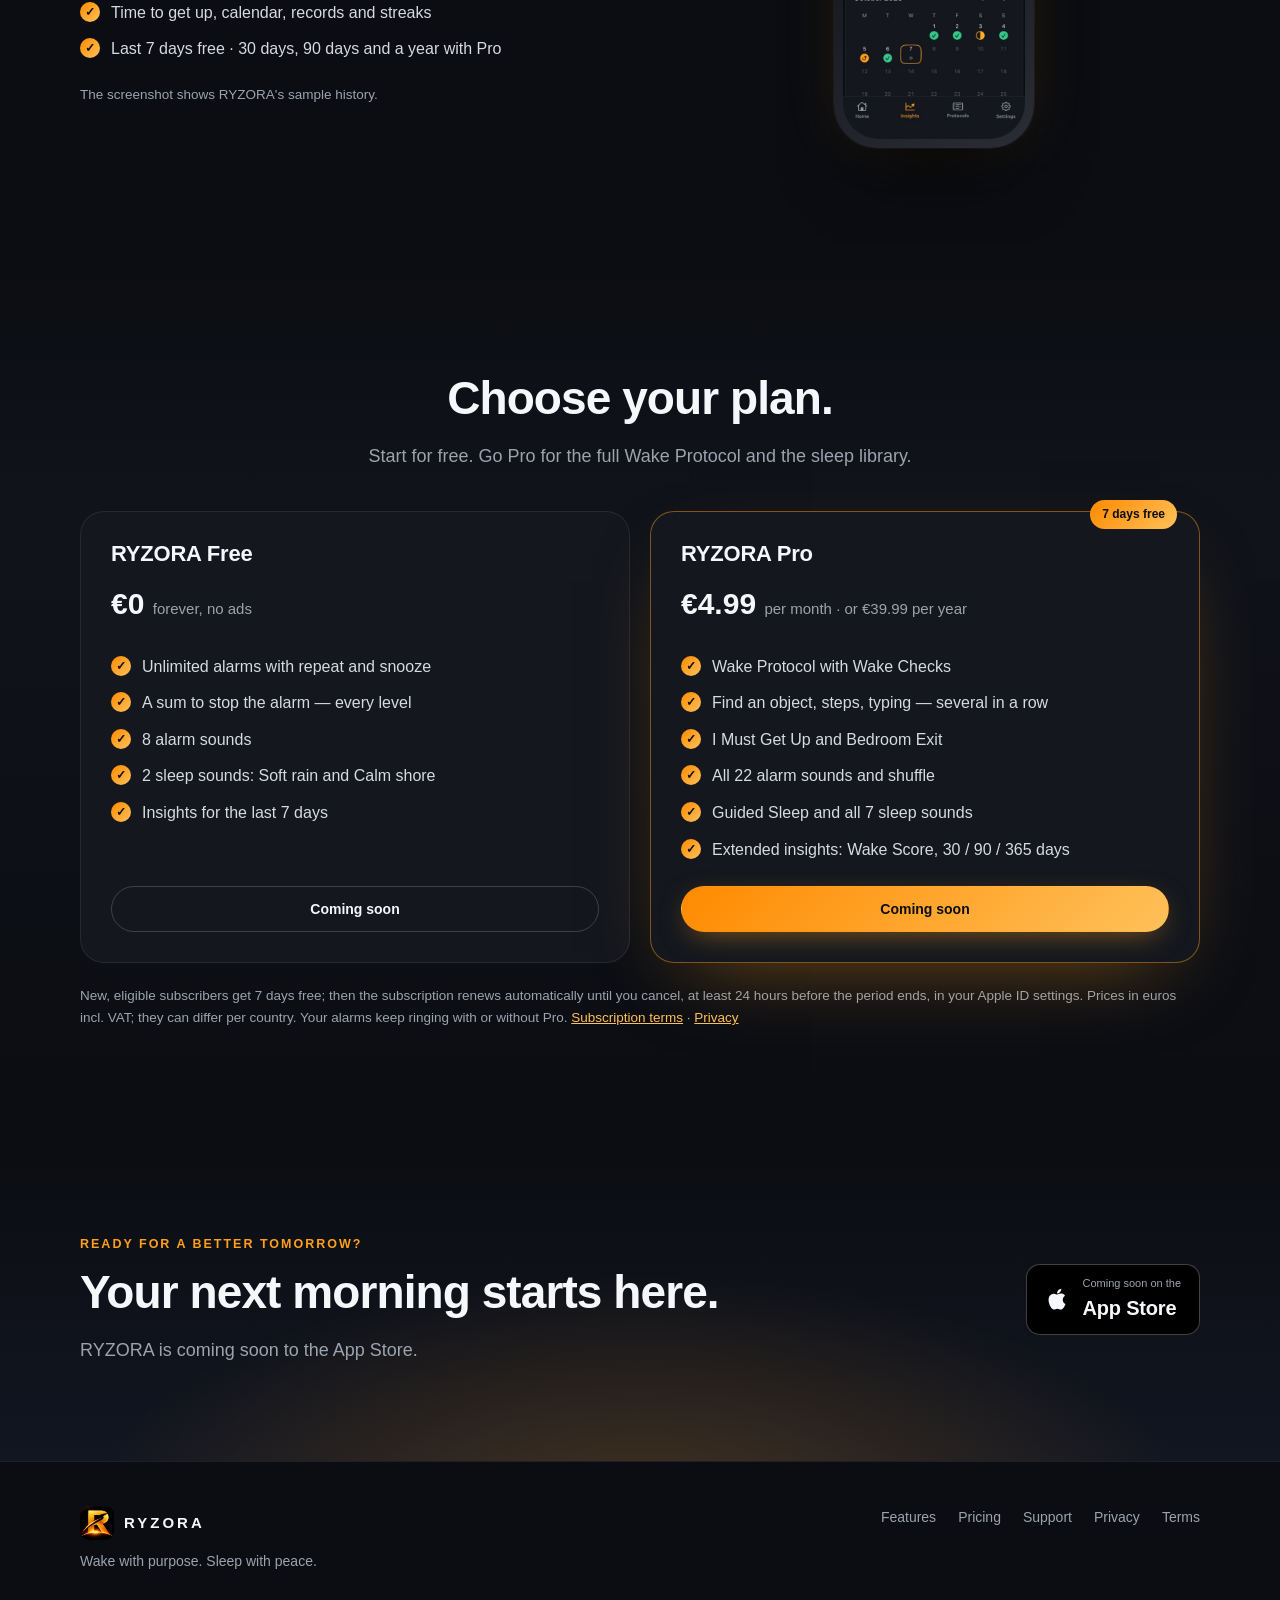
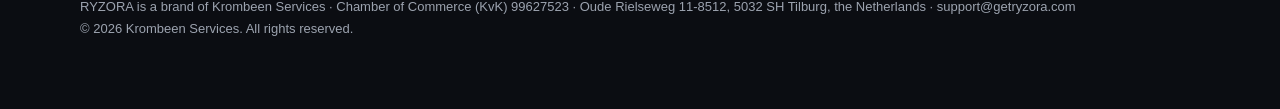
==== commit 60f72ab4: "Fix home hero on phone/tablet (stack instead of overlap), Dutch hero heading no longer runs behind t" ====
--- a/index.html
+++ b/index.html
@@ -36,7 +36,7 @@
 
 <section class="night" id="guided-sleep"><span class="moon" aria-hidden="true"></span><div class="wrap split">
 <div class="screens reveal"><div class="phone "><img src="/assets/img/en-sleep.jpg" alt="Guided Sleep" loading="lazy" width="1100" height="2390"></div><div class="phone "><img src="/assets/img/en-sleep-playing.jpg" alt="Guided Sleep playing" loading="lazy" width="1100" height="2390"></div></div>
-<div class="reveal"><p class="eyebrow">Guided Sleep</p><h2>Better nights.<br>Brighter mornings.</h2><p class="lead">Unwind with guided sessions and calming sleep sounds that end on their own. Your alarm always comes first: a session goes quiet before your next RYZORA alarm.</p><ul class="checks"><li>Three guided sessions — Breathing for Sleep, Deep Relaxation, Body Scan — with Clara or Milo (spoken in English)</li><li>Seven sleep sounds: rain, shore, forest, ambient and piano</li><li>Keeps playing while your iPhone is locked, then fades out</li><li>A sleep timer from 30 to 120 minutes</li></ul></div>
+<div class="reveal"><p class="eyebrow">Guided Sleep</p><h2>Better nights.<br>Brighter mornings.</h2><p class="lead">Unwind with guided sessions and calming sleep sounds that end on their own. Your alarm always comes first: a session goes quiet before your next RYZORA alarm.</p><ul class="checks"><li>Three guided sessions — Breathing for Sleep, Deep Relaxation, Body Scan — with Clara or Milo (spoken in English)</li><li>Seven sleep sounds: rain, shore, forest, ambient and piano</li><li>Keeps playing while your iPhone is locked, then fades out</li><li>A sleep timer: 30–120 minutes for sessions, 15–90 for sounds</li></ul></div>
 </div></section>
 
 <section><div class="wrap split">
--- a/assets/style.css
+++ b/assets/style.css
@@ -44,6 +44,8 @@
 h1,h2,h3{letter-spacing:-.02em;line-height:1.08;margin:0}
 h1{font-size:clamp(38px,5.2vw,66px);font-weight:800}
 @media (min-width:901px){.hero h1 .line{white-space:nowrap}}
+/* NL: the longest line ("Wakker met een doel.") is wider than the hero column; one step smaller so it never runs behind the phones */
+@media (min-width:901px){html[lang=nl] .hero h1{font-size:clamp(34px,4.5vw,56px)}}
 h2{font-size:clamp(30px,4vw,46px);font-weight:750}
 h3{font-size:19px;font-weight:650;letter-spacing:-.01em}
 .gold-text{background:var(--grad);-webkit-background-clip:text;background-clip:text;color:transparent}
@@ -62,6 +64,7 @@
 .hero::before{content:"";position:absolute;inset:-20% -10% auto;height:120%;pointer-events:none;
   background:radial-gradient(600px 380px at 78% 30%,var(--glow),transparent 70%),radial-gradient(700px 500px at 15% 10%,var(--blue),transparent 70%)}
 .hero .split{grid-template-columns:1.05fr 1fr}
+@media (max-width:900px){.hero .split{grid-template-columns:1fr}}  /* stack on tablet/phone (the rule above outranks .split's own breakpoint) */
 .hero h1 .line{display:block}
 .mini{display:flex;gap:26px;flex-wrap:wrap;margin-top:40px}
 .mini div{display:flex;gap:10px;align-items:center;color:var(--muted);font-size:13px;line-height:1.35}
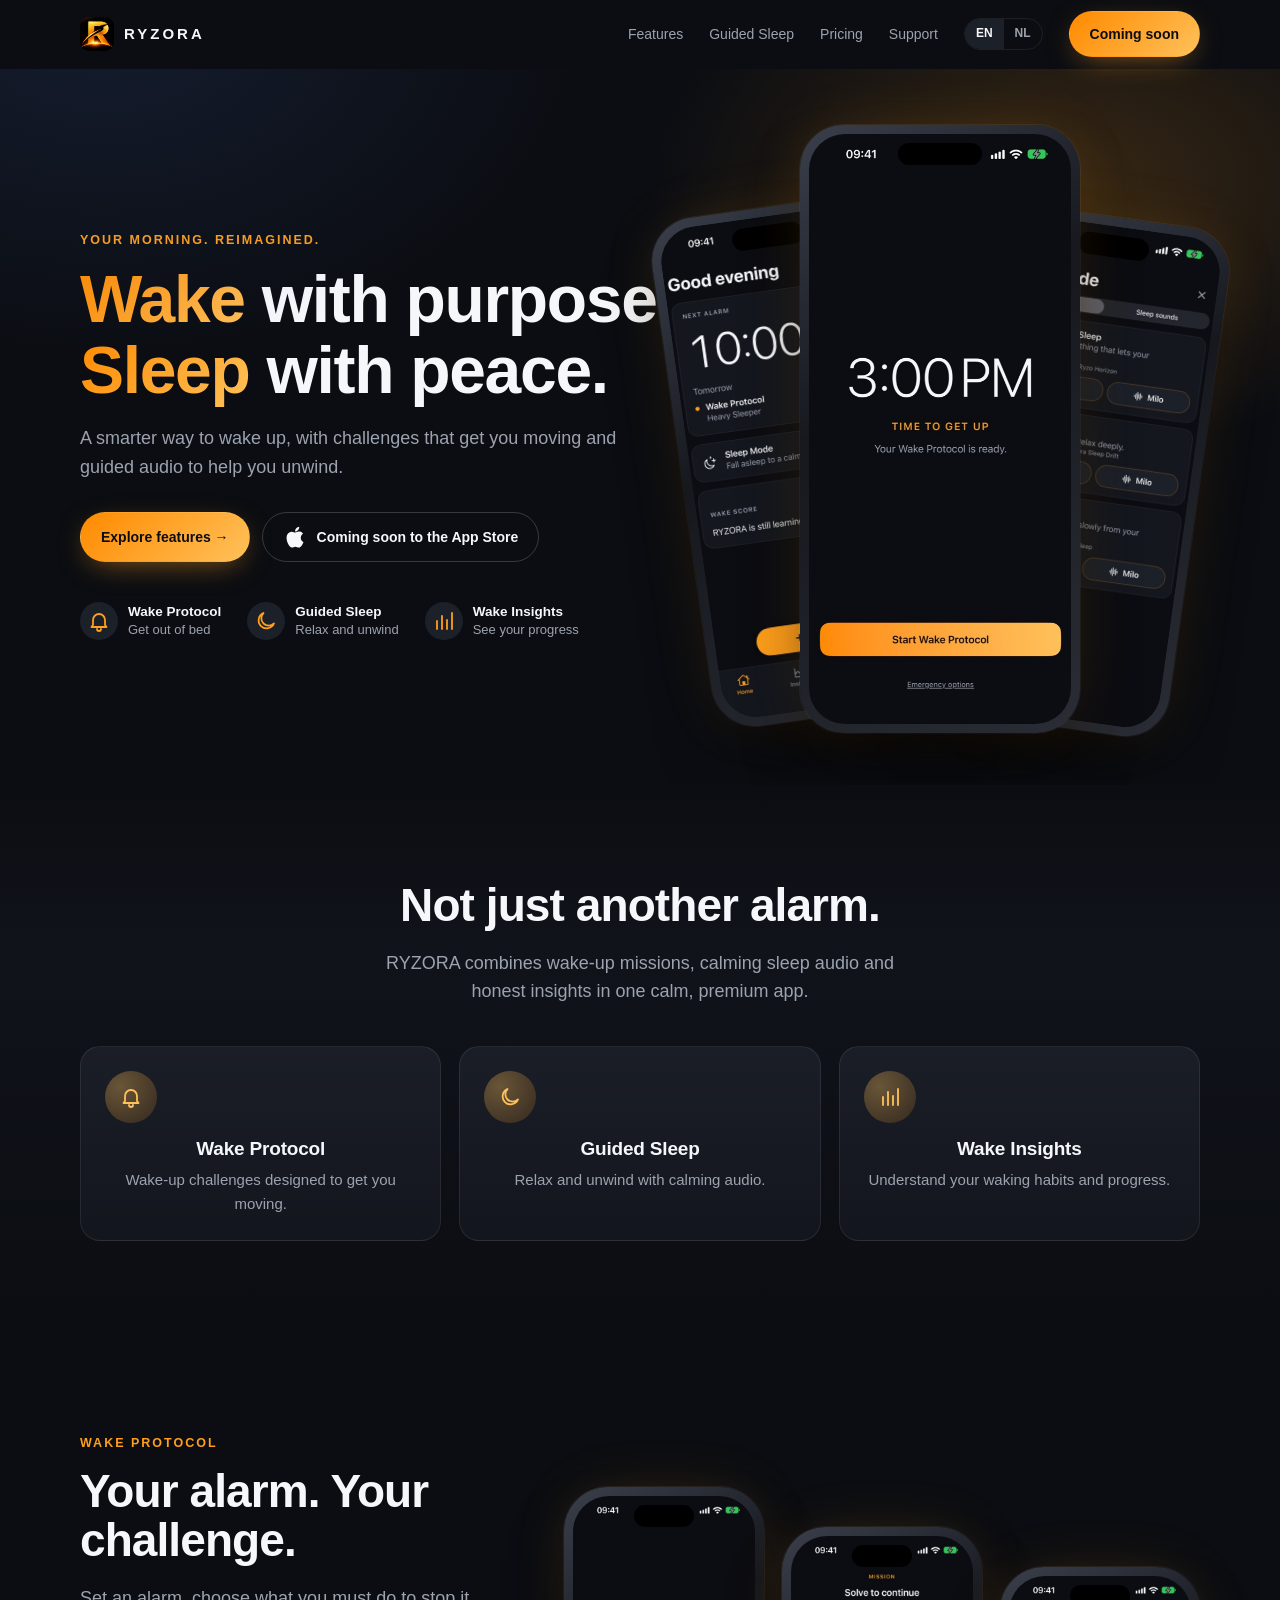
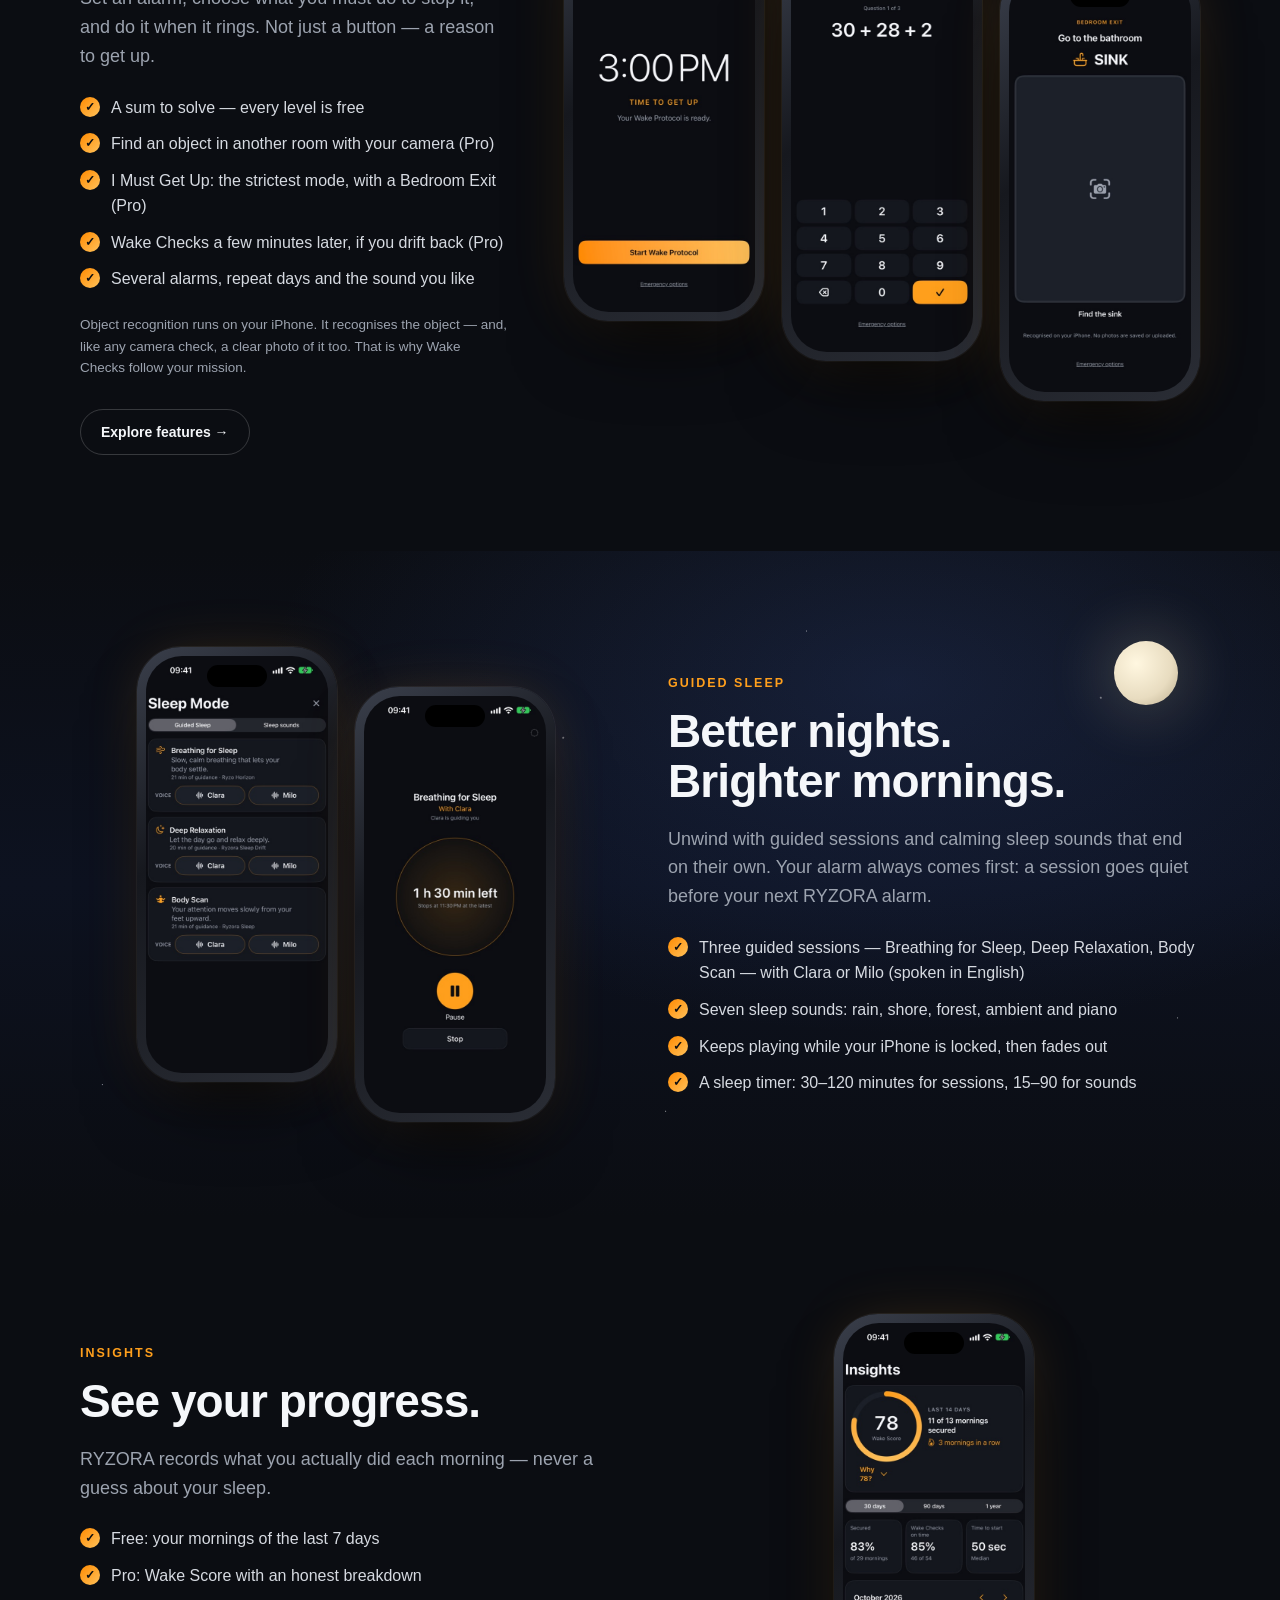
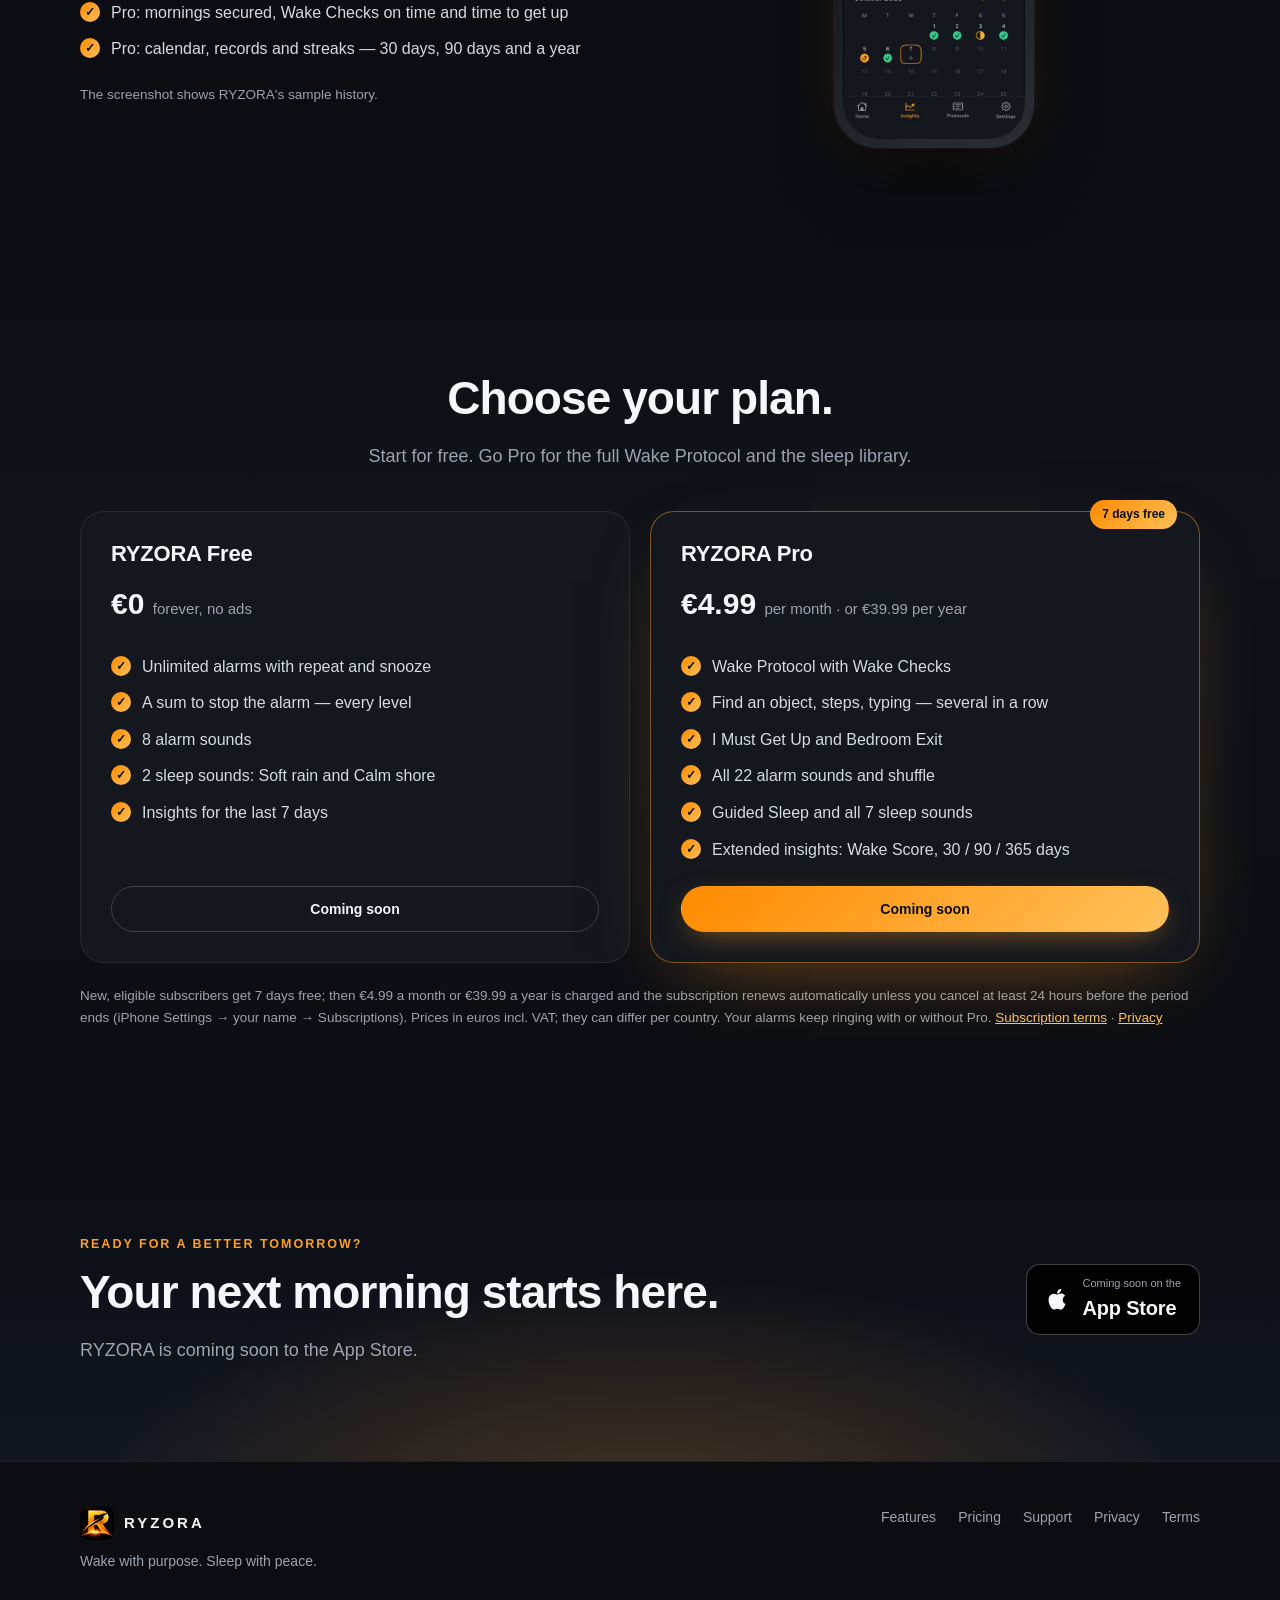
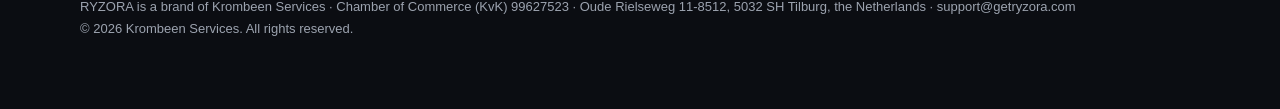
==== commit 747d0c47: "Website matches RYZORA 1.0 build 2: no in-app emergency options, stopped alarms return for about an " ====
--- a/index.html
+++ b/index.html
@@ -40,7 +40,7 @@
 </div></section>
 
 <section><div class="wrap split">
-<div class="reveal"><p class="eyebrow">Insights</p><h2>See your progress.</h2><p class="lead">RYZORA records what you actually did each morning — never a guess about your sleep.</p><ul class="checks"><li>Wake Score with an honest breakdown</li><li>Mornings secured and Wake Checks on time</li><li>Time to get up, calendar, records and streaks</li><li>Last 7 days free · 30 days, 90 days and a year with Pro</li></ul><p class="fine">The screenshot shows RYZORA&#x27;s sample history.</p></div>
+<div class="reveal"><p class="eyebrow">Insights</p><h2>See your progress.</h2><p class="lead">RYZORA records what you actually did each morning — never a guess about your sleep.</p><ul class="checks"><li>Free: your mornings of the last 7 days</li><li>Pro: Wake Score with an honest breakdown</li><li>Pro: mornings secured, Wake Checks on time and time to get up</li><li>Pro: calendar, records and streaks — 30 days, 90 days and a year</li></ul><p class="fine">The screenshot shows RYZORA&#x27;s sample history.</p></div>
 <div class="screens reveal"><div class="phone "><img src="/assets/img/en-insights.jpg" alt="RYZORA Insights" loading="lazy" width="1100" height="2390"></div></div>
 </div></section>
 
@@ -48,7 +48,7 @@
 <p class="lead reveal">Start for free. Go Pro for the full Wake Protocol and the sleep library.</p></div><div class="plans">
 <div class="plan reveal"><h3>RYZORA Free</h3><p class="price">€0 <small>forever, no ads</small></p><ul class="checks"><li>Unlimited alarms with repeat and snooze</li><li>A sum to stop the alarm — every level</li><li>8 alarm sounds</li><li>2 sleep sounds: Soft rain and Calm shore</li><li>Insights for the last 7 days</li></ul><span class="pill ghost soon">Coming soon</span></div>
 <div class="plan pro reveal"><span class="tag">7 days free</span><h3>RYZORA Pro</h3><p class="price">€4.99 <small>per month · or €39.99 per year</small></p><ul class="checks"><li>Wake Protocol with Wake Checks</li><li>Find an object, steps, typing — several in a row</li><li>I Must Get Up and Bedroom Exit</li><li>All 22 alarm sounds and shuffle</li><li>Guided Sleep and all 7 sleep sounds</li><li>Extended insights: Wake Score, 30 / 90 / 365 days</li></ul><span class="pill gold soon">Coming soon</span></div>
-</div><p class="fine">New, eligible subscribers get 7 days free; then the subscription renews automatically until you cancel, at least 24 hours before the period ends, in your Apple ID settings. Prices in euros incl. VAT; they can differ per country. Your alarms keep ringing with or without Pro. <a href="/terms/">Subscription terms</a> · <a href="/privacy/">Privacy</a></p></div></section>
+</div><p class="fine">New, eligible subscribers get 7 days free; then €4.99 a month or €39.99 a year is charged and the subscription renews automatically unless you cancel at least 24 hours before the period ends (iPhone Settings → your name → Subscriptions). Prices in euros incl. VAT; they can differ per country. Your alarms keep ringing with or without Pro. <a href="/terms/">Subscription terms</a> · <a href="/privacy/">Privacy</a></p></div></section>
 
 <section class="cta"><div class="wrap cta-box reveal"><div><p class="eyebrow">Ready for a better tomorrow?</p><h2>Your next morning starts here.</h2><p class="lead">RYZORA is coming soon to the App Store.</p></div><span class="store" role="img" aria-label="Coming soon to the App Store"><svg width="26" height="26" viewBox="0 0 24 24" fill="currentColor" aria-hidden="true"><path d="M16.4 12.6c0-2.4 2-3.6 2.1-3.7-1.1-1.7-2.9-1.9-3.5-1.9-1.5-.2-2.9.9-3.7.9-.8 0-1.9-.9-3.2-.8-1.6 0-3.1 1-4 2.4-1.7 3-.4 7.4 1.2 9.8.8 1.2 1.8 2.5 3 2.4 1.2 0 1.7-.8 3.1-.8 1.5 0 1.9.8 3.2.8 1.3 0 2.2-1.2 3-2.4.9-1.4 1.3-2.7 1.3-2.8-.1 0-2.5-1-2.5-3.9zM14 5.5c.7-.8 1.1-1.9 1-3-1 0-2.1.7-2.8 1.5-.6.7-1.2 1.8-1 2.9 1 .1 2.1-.6 2.8-1.4z"/></svg><span><small>Coming soon on the</small><b>App Store</b></span></span></div></section>
 </main><footer><div class="wrap"><div class="cols">
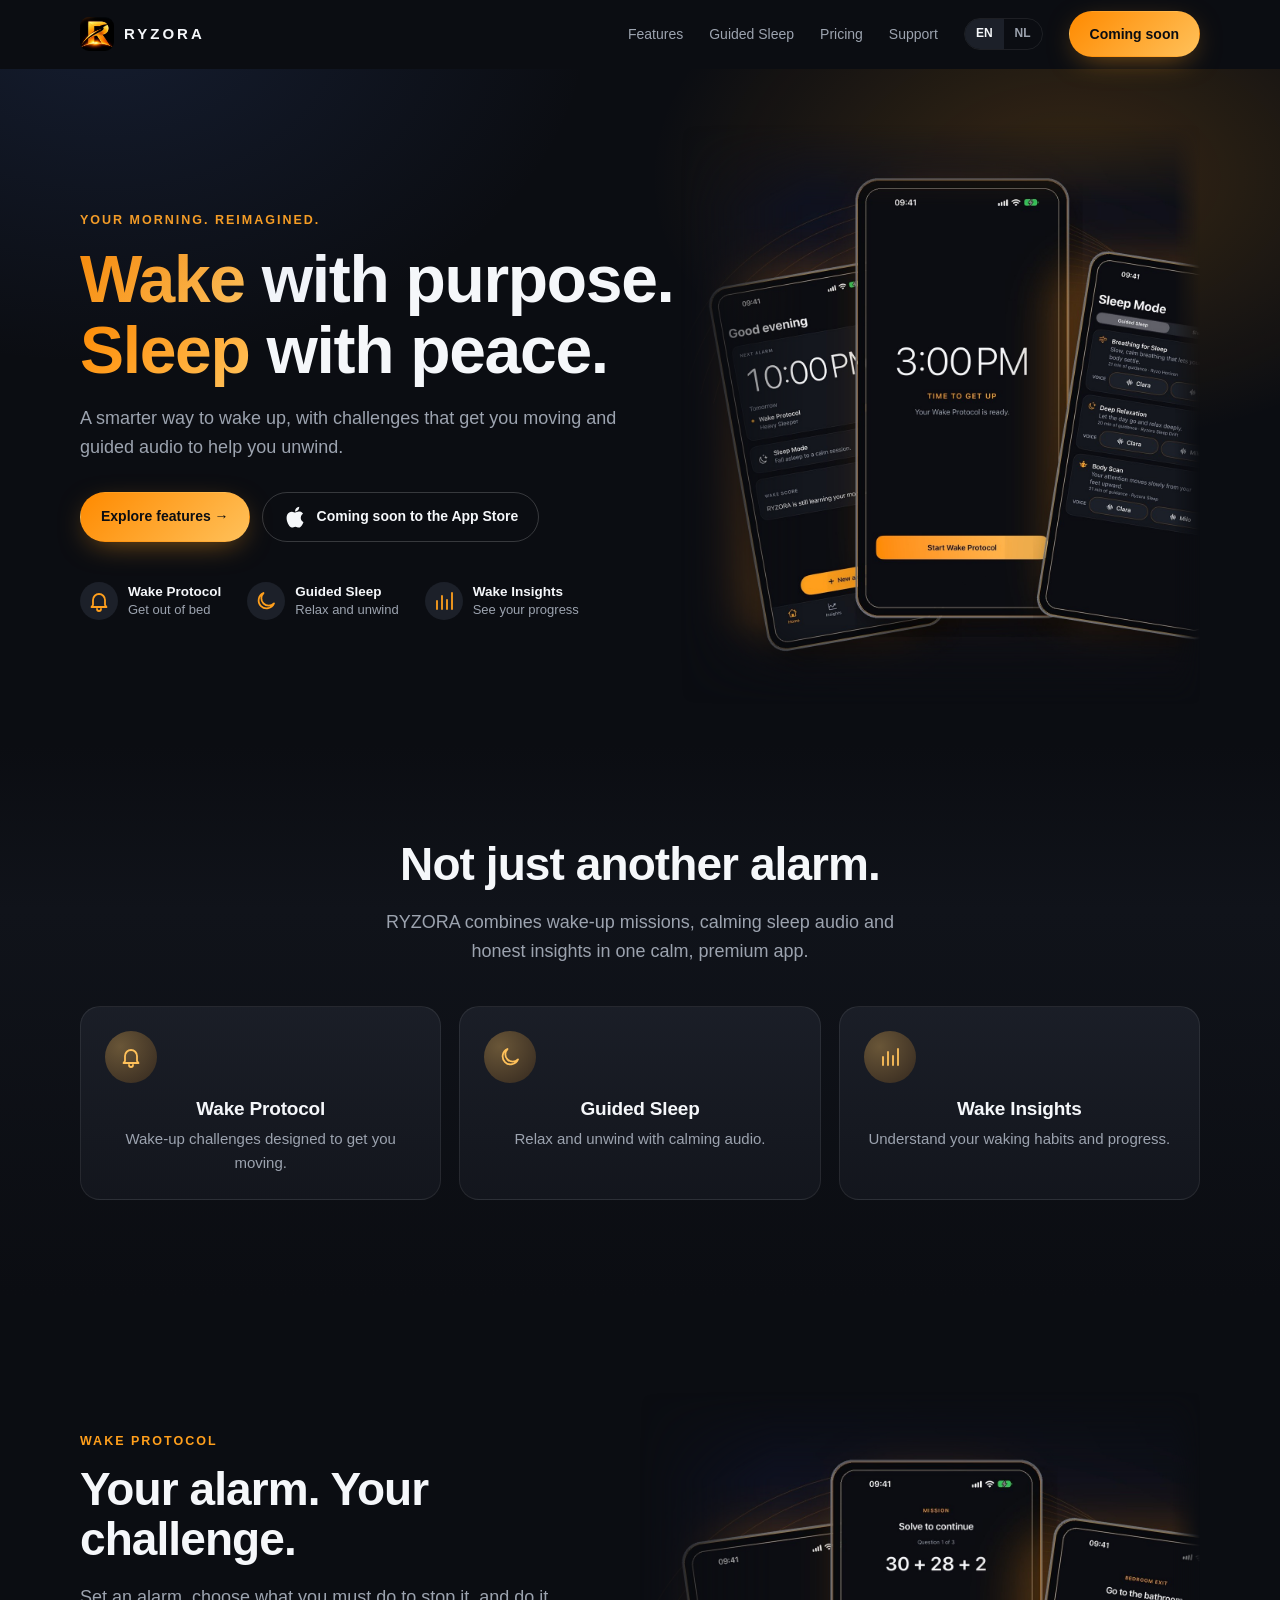
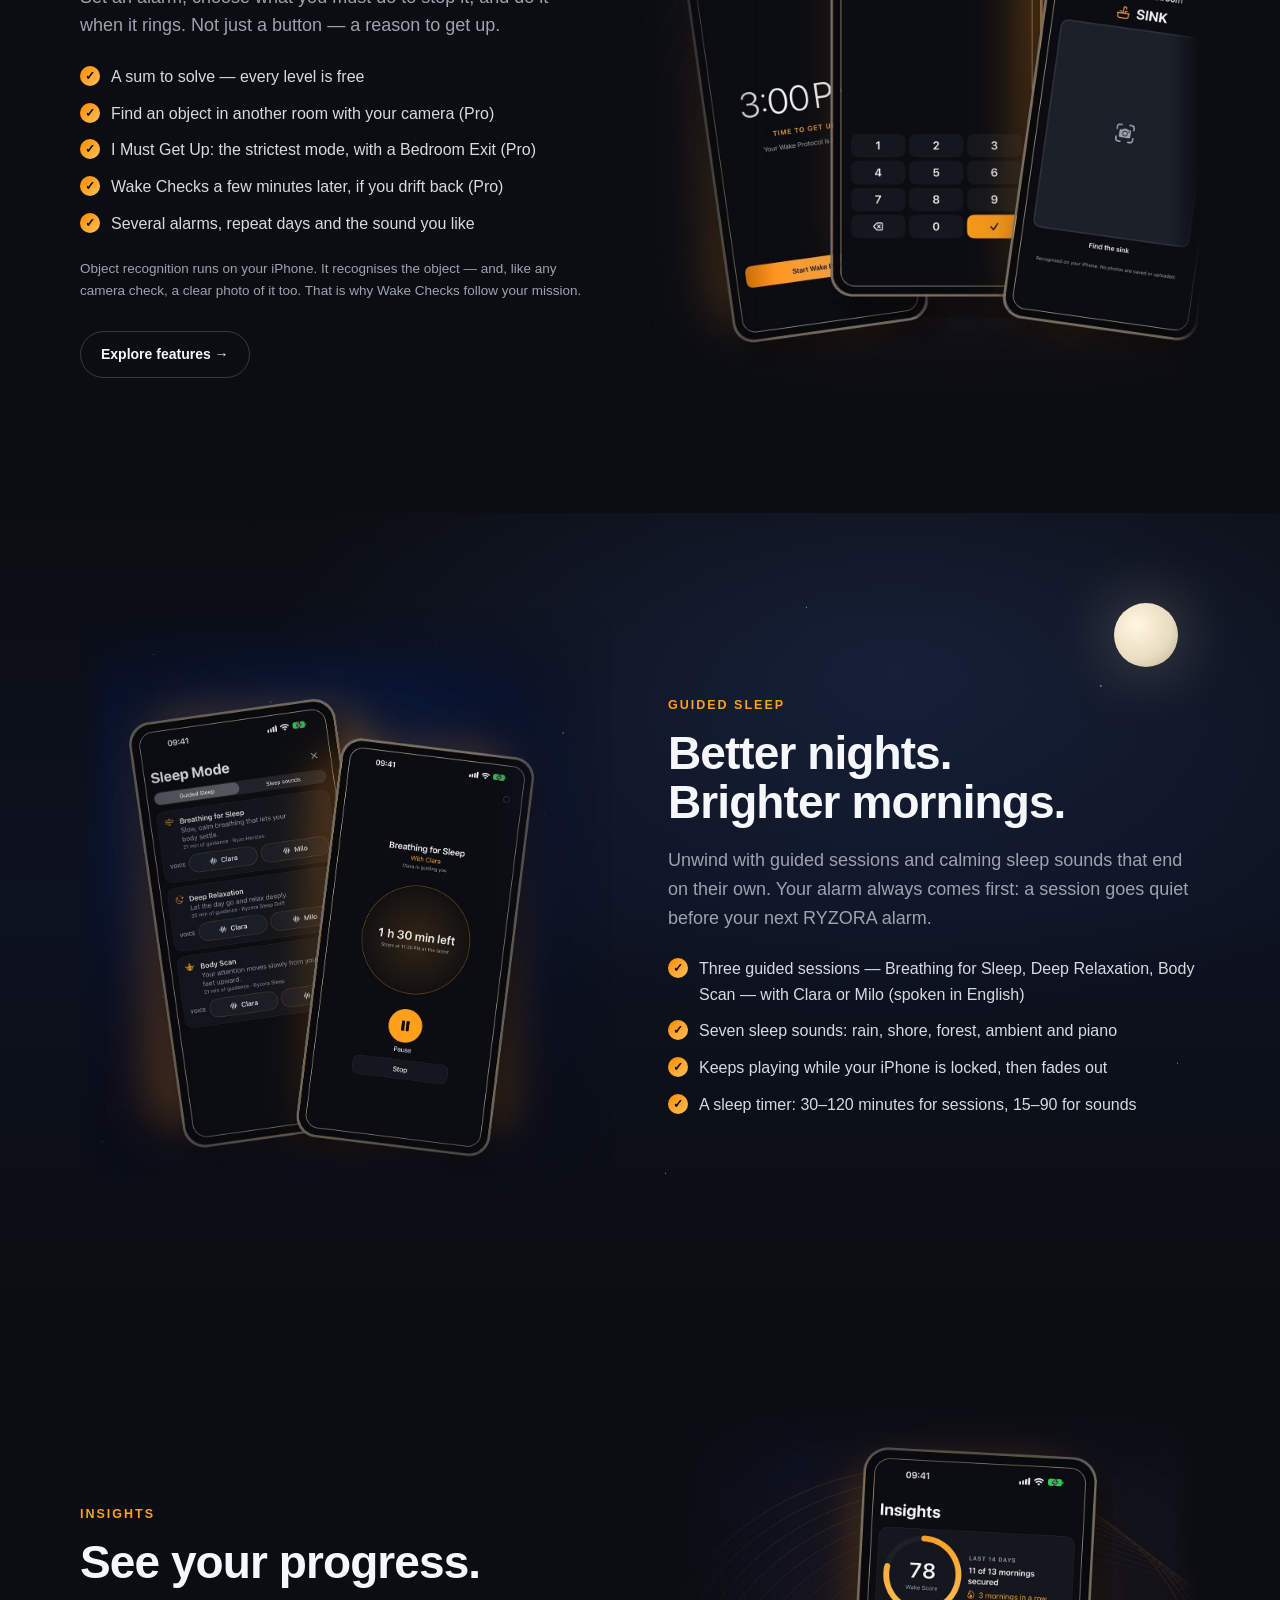
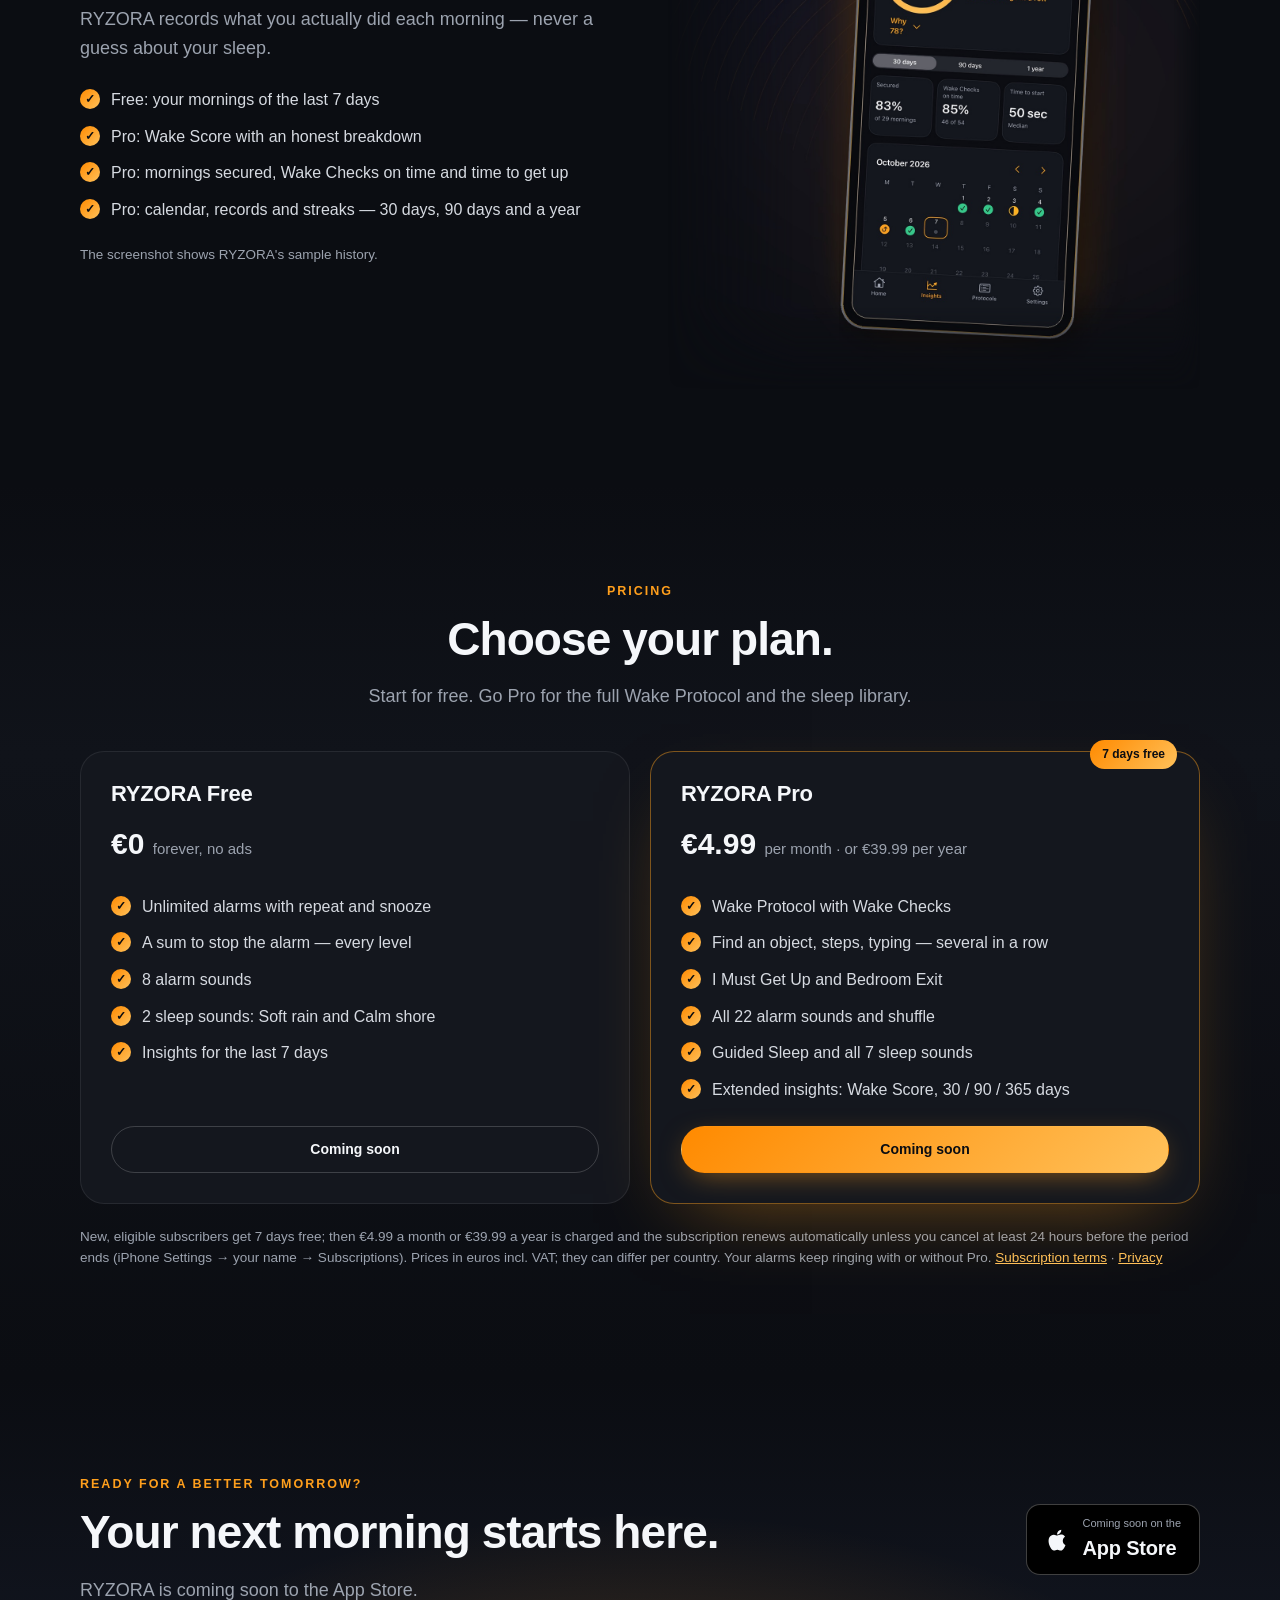
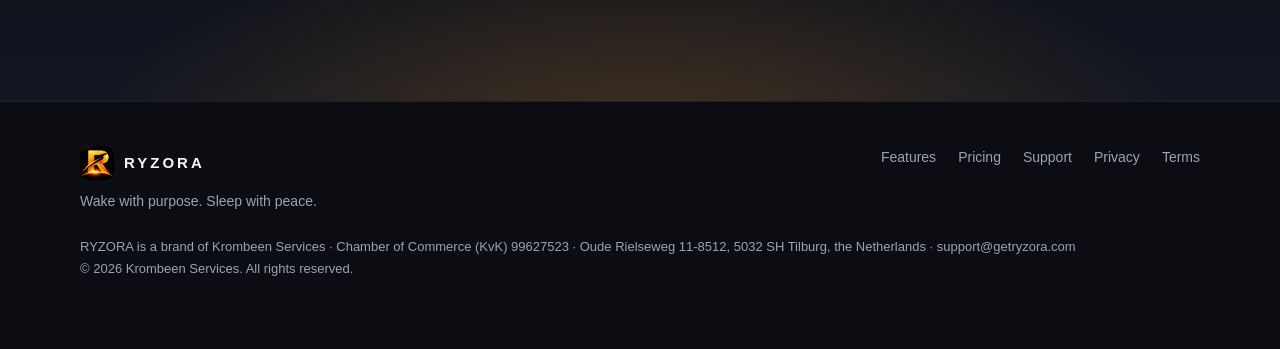
==== commit 68ae6d1e: "Premium homepage designs and build 2 screens; no emergency options anywhere (text or images); privac" ====
--- a/index.html
+++ b/index.html
@@ -19,11 +19,7 @@
 <p class="lead">A smarter way to wake up, with challenges that get you moving and guided audio to help you unwind.</p>
 <div class="actions"><a class="pill gold" href="/features/">Explore features →</a><span class="pill ghost soon"><svg width="26" height="26" viewBox="0 0 24 24" fill="currentColor" aria-hidden="true"><path d="M16.4 12.6c0-2.4 2-3.6 2.1-3.7-1.1-1.7-2.9-1.9-3.5-1.9-1.5-.2-2.9.9-3.7.9-.8 0-1.9-.9-3.2-.8-1.6 0-3.1 1-4 2.4-1.7 3-.4 7.4 1.2 9.8.8 1.2 1.8 2.5 3 2.4 1.2 0 1.7-.8 3.1-.8 1.5 0 1.9.8 3.2.8 1.3 0 2.2-1.2 3-2.4.9-1.4 1.3-2.7 1.3-2.8-.1 0-2.5-1-2.5-3.9zM14 5.5c.7-.8 1.1-1.9 1-3-1 0-2.1.7-2.8 1.5-.6.7-1.2 1.8-1 2.9 1 .1 2.1-.6 2.8-1.4z"/></svg>Coming soon to the App Store</span></div>
 <div class="mini"><div><span class="ic"><svg width="24" height="24" viewBox="0 0 24 24" fill="none" stroke="currentColor" stroke-width="1.8" stroke-linecap="round" stroke-linejoin="round" aria-hidden="true"><path d="M6 16V11a6 6 0 1 1 12 0v5l1.5 2h-15z"/><path d="M10 20a2 2 0 0 0 4 0"/></svg></span><span><b>Wake Protocol</b>Get out of bed</span></div><div><span class="ic"><svg width="24" height="24" viewBox="0 0 24 24" fill="none" stroke="currentColor" stroke-width="1.8" stroke-linecap="round" stroke-linejoin="round" aria-hidden="true"><path d="M20 14.5A8 8 0 1 1 9.5 4a6.5 6.5 0 0 0 10.5 10.5z"/></svg></span><span><b>Guided Sleep</b>Relax and unwind</span></div><div><span class="ic"><svg width="24" height="24" viewBox="0 0 24 24" fill="none" stroke="currentColor" stroke-width="1.8" stroke-linecap="round" aria-hidden="true"><path d="M5 20V12M10 20V7M15 20v-9M20 20V4"/></svg></span><span><b>Wake Insights</b>See your progress</span></div></div></div>
-<div class="phones reveal" aria-label="RYZORA screens">
-<div class="phone p1 float"><img src="/assets/img/en-home.jpg" alt="RYZORA home screen with the next alarm" loading="lazy" width="1100" height="2390"></div>
-<div class="phone p2 float" style="animation-delay:-3s"><img src="/assets/img/en-ringing.jpg" alt="RYZORA alarm ringing: Start Wake Protocol" loading="lazy" width="1100" height="2390"></div>
-<div class="phone p3 float" style="animation-delay:-6s"><img src="/assets/img/en-sleep.jpg" alt="RYZORA Guided Sleep sessions" loading="lazy" width="1100" height="2390"></div>
-</div></div></section>
+<div class="art right reveal"><img src="/assets/img/art-en-hero.jpg" alt="RYZORA: the home screen with the next alarm, an alarm ringing with Start Wake Protocol, and Guided Sleep" loading="eager" width="2400" height="1500"></div></div></section>
 
 <section class="band"><div class="wrap center"><h2 class="reveal">Not just another alarm.</h2><p class="lead reveal">RYZORA combines wake-up missions, calming sleep audio and honest insights in one calm, premium app.</p>
 <div class="cards"><a class="card reveal" href="/features/#wake-protocol"><div class="ic"><svg width="24" height="24" viewBox="0 0 24 24" fill="none" stroke="currentColor" stroke-width="1.8" stroke-linecap="round" stroke-linejoin="round" aria-hidden="true"><path d="M6 16V11a6 6 0 1 1 12 0v5l1.5 2h-15z"/><path d="M10 20a2 2 0 0 0 4 0"/></svg></div><h3>Wake Protocol</h3><p>Wake-up challenges designed to get you moving.</p></a><a class="card reveal" href="/features/#guided-sleep"><div class="ic"><svg width="24" height="24" viewBox="0 0 24 24" fill="none" stroke="currentColor" stroke-width="1.8" stroke-linecap="round" stroke-linejoin="round" aria-hidden="true"><path d="M20 14.5A8 8 0 1 1 9.5 4a6.5 6.5 0 0 0 10.5 10.5z"/></svg></div><h3>Guided Sleep</h3><p>Relax and unwind with calming audio.</p></a><a class="card reveal" href="/features/#wake-insights"><div class="ic"><svg width="24" height="24" viewBox="0 0 24 24" fill="none" stroke="currentColor" stroke-width="1.8" stroke-linecap="round" aria-hidden="true"><path d="M5 20V12M10 20V7M15 20v-9M20 20V4"/></svg></div><h3>Wake Insights</h3><p>Understand your waking habits and progress.</p></a></div></div></section>
@@ -31,17 +27,17 @@
 <section id="wake-protocol"><div class="wrap split wide">
 <div class="reveal"><p class="eyebrow">Wake Protocol</p><h2>Your alarm. Your challenge.</h2><p class="lead">Set an alarm, choose what you must do to stop it, and do it when it rings. Not just a button — a reason to get up.</p><ul class="checks"><li>A sum to solve — every level is free</li><li>Find an object in another room with your camera (Pro)</li><li>I Must Get Up: the strictest mode, with a Bedroom Exit (Pro)</li><li>Wake Checks a few minutes later, if you drift back (Pro)</li><li>Several alarms, repeat days and the sound you like</li></ul>
 <p class="fine">Object recognition runs on your iPhone. It recognises the object — and, like any camera check, a clear photo of it too. That is why Wake Checks follow your mission.</p><div class="actions"><a class="pill ghost" href="/features/">Explore features →</a></div></div>
-<div class="screens reveal"><div class="phone "><img src="/assets/img/en-ringing.jpg" alt="The alarm" loading="lazy" width="1100" height="2390"></div><div class="phone "><img src="/assets/img/en-math.jpg" alt="A sum" loading="lazy" width="1100" height="2390"></div><div class="phone "><img src="/assets/img/en-object.jpg" alt="Find an object" loading="lazy" width="1100" height="2390"></div></div>
+<div class="art right wide reveal"><img src="/assets/img/art-en-wake.jpg" alt="The alarm · A sum · Find an object" loading="lazy" width="2400" height="1500"></div>
 </div></section>
 
 <section class="night" id="guided-sleep"><span class="moon" aria-hidden="true"></span><div class="wrap split">
-<div class="screens reveal"><div class="phone "><img src="/assets/img/en-sleep.jpg" alt="Guided Sleep" loading="lazy" width="1100" height="2390"></div><div class="phone "><img src="/assets/img/en-sleep-playing.jpg" alt="Guided Sleep playing" loading="lazy" width="1100" height="2390"></div></div>
+<div class="art left reveal"><img src="/assets/img/art-en-sleep.jpg" alt="Guided Sleep: the sessions with Clara and Milo, and a session playing" loading="lazy" width="2400" height="1500"></div>
 <div class="reveal"><p class="eyebrow">Guided Sleep</p><h2>Better nights.<br>Brighter mornings.</h2><p class="lead">Unwind with guided sessions and calming sleep sounds that end on their own. Your alarm always comes first: a session goes quiet before your next RYZORA alarm.</p><ul class="checks"><li>Three guided sessions — Breathing for Sleep, Deep Relaxation, Body Scan — with Clara or Milo (spoken in English)</li><li>Seven sleep sounds: rain, shore, forest, ambient and piano</li><li>Keeps playing while your iPhone is locked, then fades out</li><li>A sleep timer: 30–120 minutes for sessions, 15–90 for sounds</li></ul></div>
 </div></section>
 
 <section><div class="wrap split">
 <div class="reveal"><p class="eyebrow">Insights</p><h2>See your progress.</h2><p class="lead">RYZORA records what you actually did each morning — never a guess about your sleep.</p><ul class="checks"><li>Free: your mornings of the last 7 days</li><li>Pro: Wake Score with an honest breakdown</li><li>Pro: mornings secured, Wake Checks on time and time to get up</li><li>Pro: calendar, records and streaks — 30 days, 90 days and a year</li></ul><p class="fine">The screenshot shows RYZORA&#x27;s sample history.</p></div>
-<div class="screens reveal"><div class="phone "><img src="/assets/img/en-insights.jpg" alt="RYZORA Insights" loading="lazy" width="1100" height="2390"></div></div>
+<div class="art right reveal"><img src="/assets/img/art-en-insights.jpg" alt="RYZORA Insights with sample history" loading="lazy" width="2400" height="1500"></div>
 </div></section>
 
 <section class="band" id="pricing"><div class="wrap"><div class="center"><p class="eyebrow reveal">Pricing</p><h2 class="reveal">Choose your plan.</h2>
--- a/assets/style.css
+++ b/assets/style.css
@@ -155,3 +155,14 @@
 .reveal.in{opacity:1;transform:none}
 @media (prefers-reduced-motion:reduce){.reveal{opacity:1;transform:none;transition:none}.phone{transition:none}}
 .no-js .reveal{opacity:1;transform:none}
+/* Premium compositions (19 Oct 2026): the real screenshots in device frames; CSS crops the composition's empty half and
+   fades its edges into the section, so the text beside it stays HTML at every width. */
+.art{position:relative;width:100%;aspect-ratio:1344/1500;overflow:hidden;
+  --fade-x:linear-gradient(to right,transparent,#000 24%,#000 95%,transparent);--fade-y:linear-gradient(transparent,#000 14%,#000 86%,transparent);
+  -webkit-mask-image:var(--fade-x),var(--fade-y);-webkit-mask-composite:source-in;mask-image:var(--fade-x),var(--fade-y);mask-composite:intersect}
+.art.left{--fade-x:linear-gradient(to left,transparent,#000 24%,#000 95%,transparent)}
+.art img{width:100%;height:100%;object-fit:cover;object-position:100% 50%;display:block}
+.art.left img{object-position:14% 50%}
+.split.wide .art{width:560px;max-width:100%}
+@media (max-width:1180px){.split.wide .art{width:480px}}
+@media (max-width:900px){.art{max-width:520px;margin:0 auto}.split.wide .art{width:100%}}
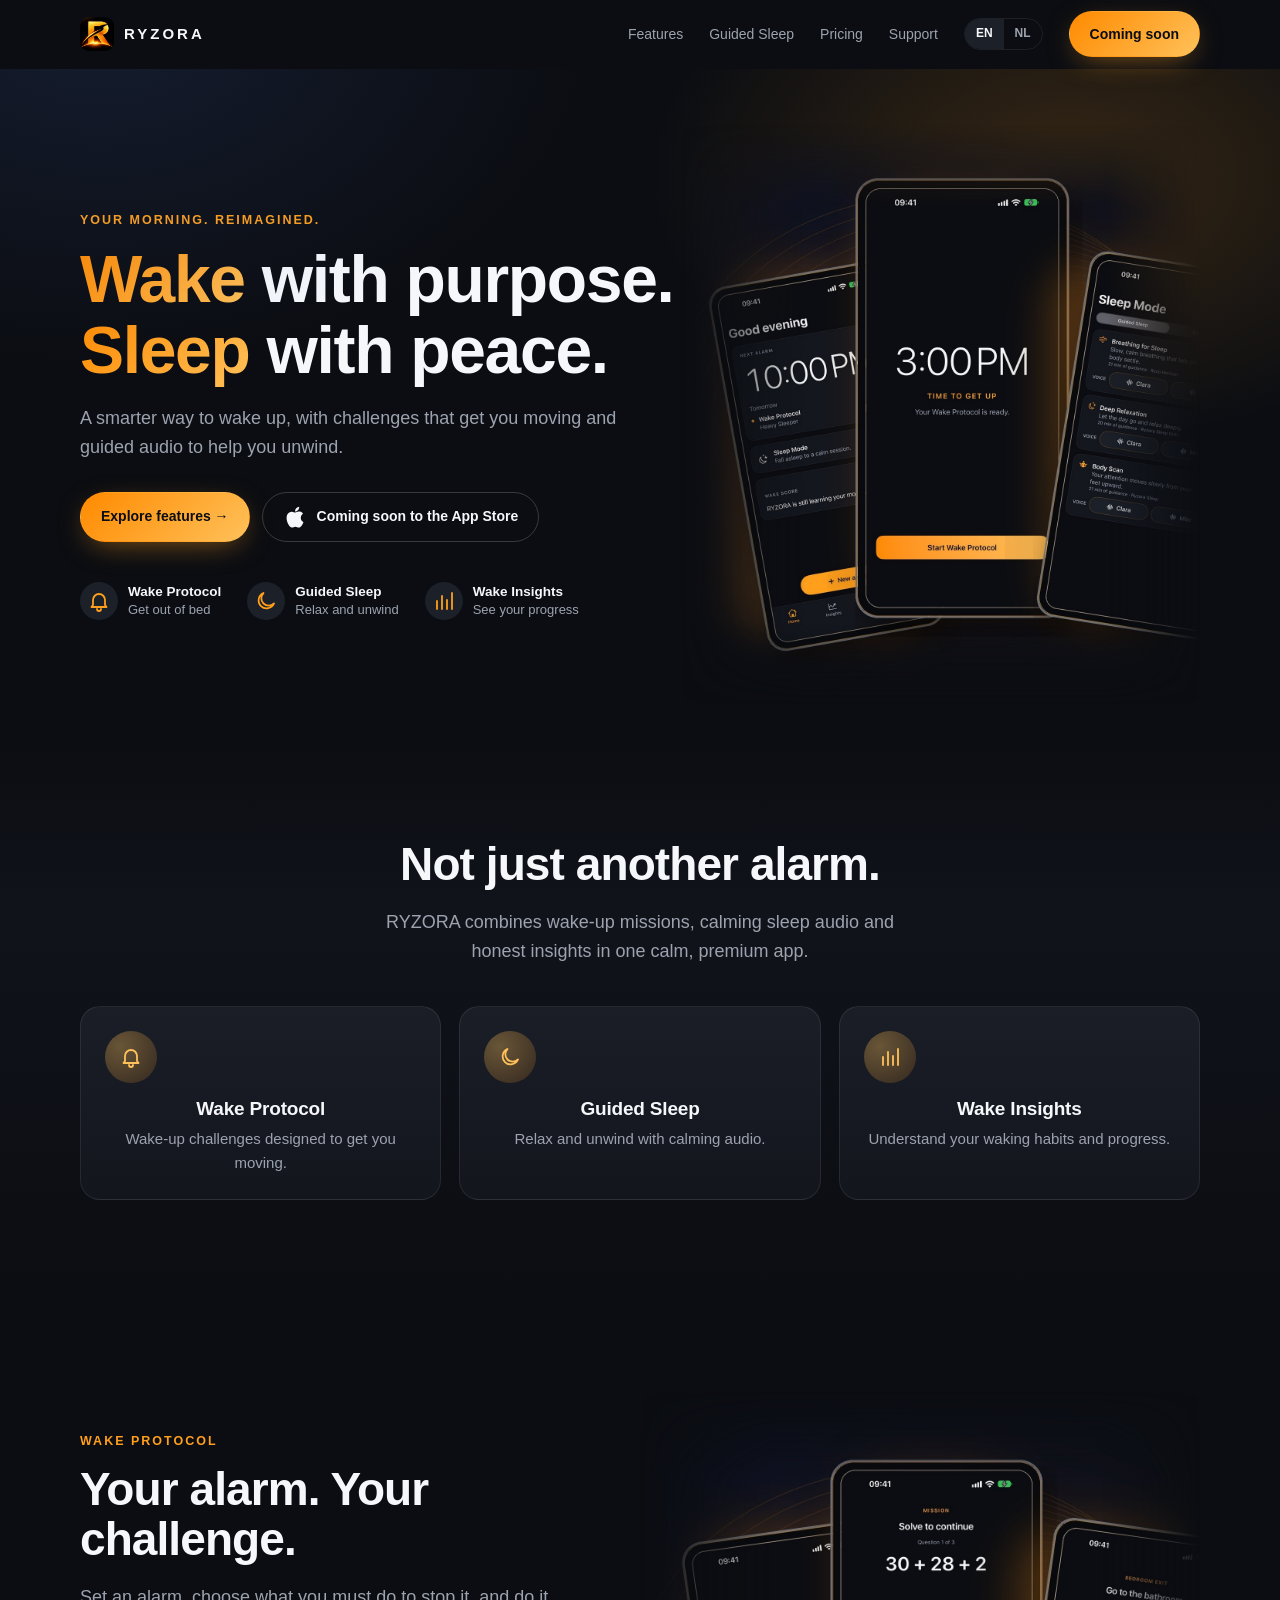
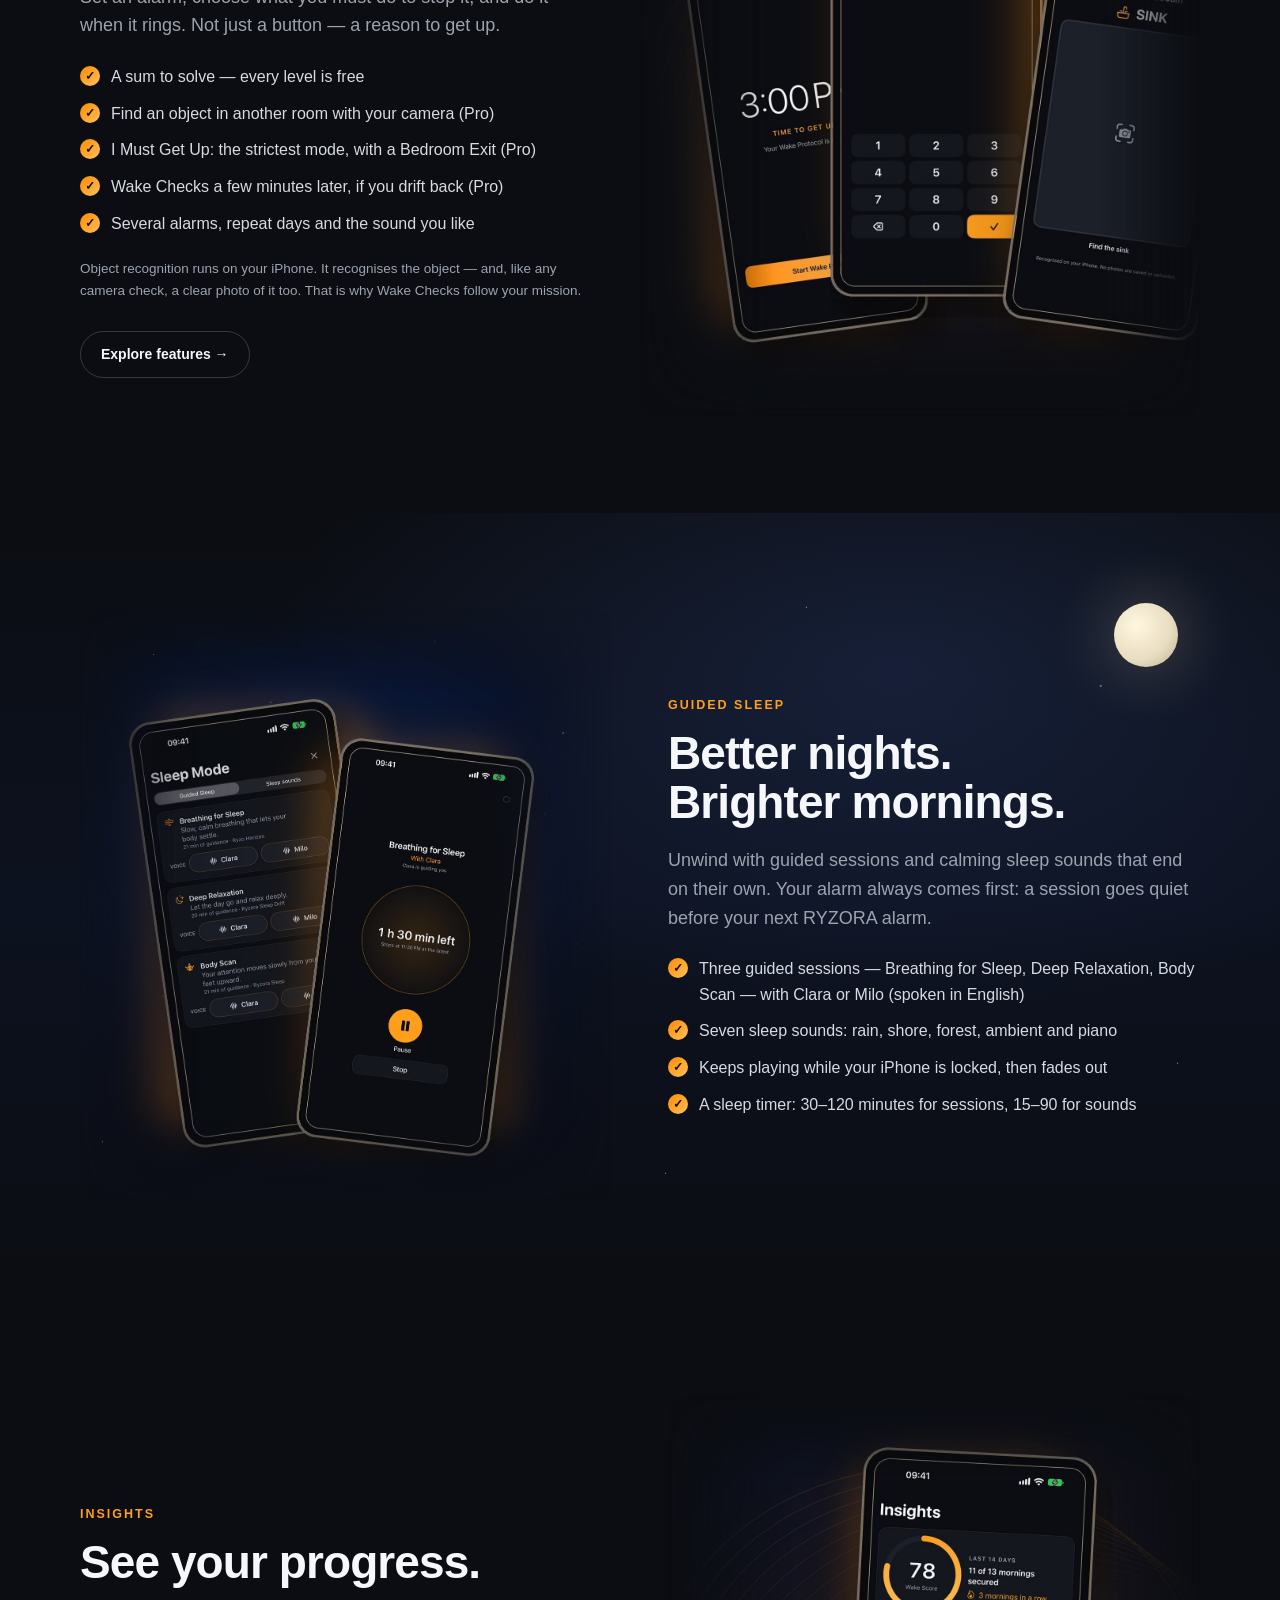
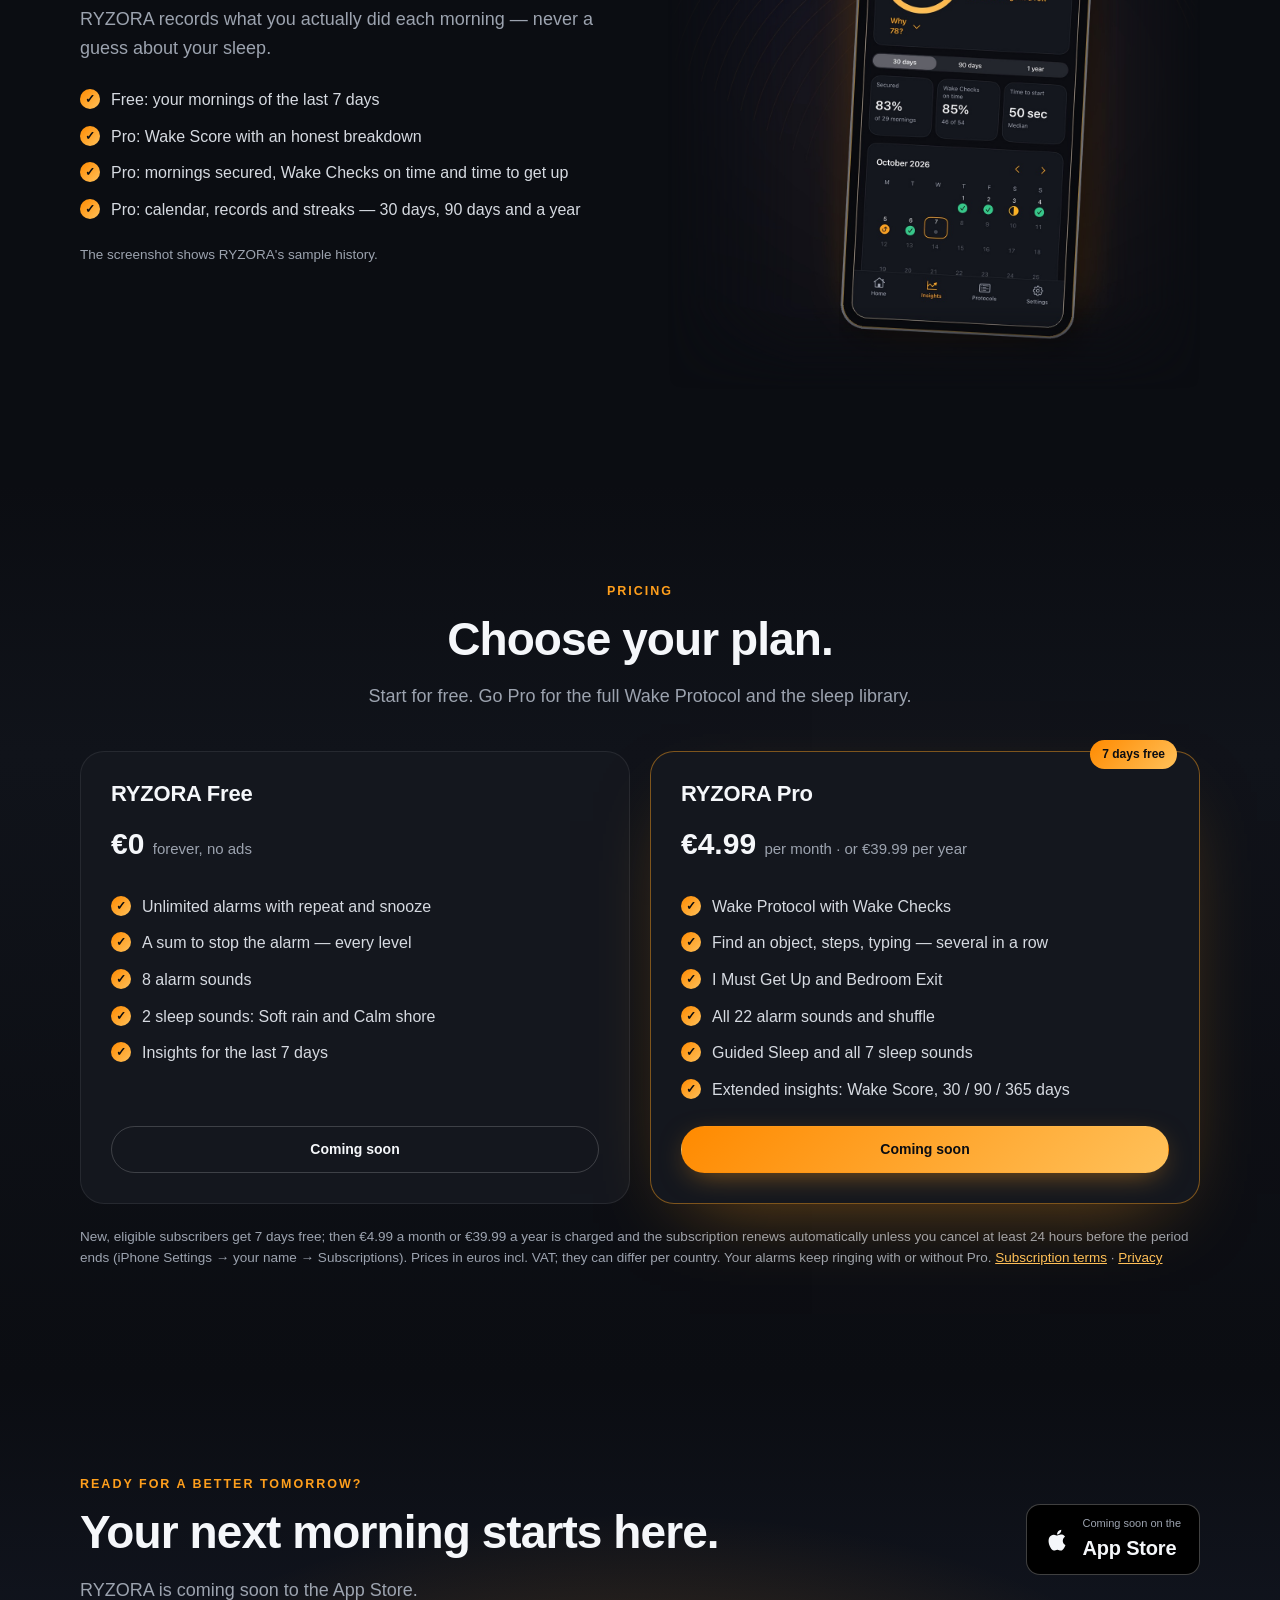
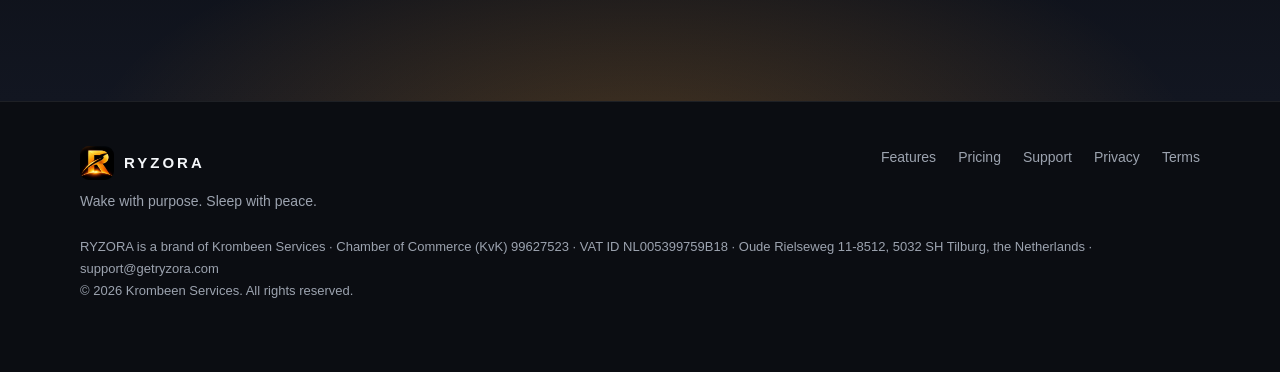
==== commit 77800893: "VAT ID (btw-id NL005399759B18) in footer + privacy/terms; mobile: whole main phone, smaller gaps, 44" ====
--- a/index.html
+++ b/index.html
@@ -8,7 +8,7 @@
 <meta property="og:locale" content="en_US"><meta name="twitter:card" content="summary_large_image">
 <meta name="theme-color" content="#0B0D12"><meta name="color-scheme" content="dark">
 <link rel="icon" href="/assets/favicon-32.png" sizes="32x32"><link rel="apple-touch-icon" href="/assets/apple-touch-icon.png">
-<link rel="stylesheet" href="/assets/style.css"><script src="/assets/site.js" defer></script></head><body><a class="skip" href="#main">Skip to content</a><header class="nav"><div class="wrap">
+<link rel="stylesheet" href="/assets/style.css?v=20261025"><script src="/assets/site.js?v=20261025" defer></script></head><body><a class="skip" href="#main">Skip to content</a><header class="nav"><div class="wrap">
 <a class="brand" href="/" aria-label="RYZORA home"><img src="/assets/icon-256.png" alt="" width="34" height="34">RYZORA</a>
 <button class="menu-btn" aria-expanded="false" aria-controls="links">Menu</button>
 <nav class="links" id="links" aria-label="Main"><a href="/features/">Features</a><a href="/features/#guided-sleep">Guided Sleep</a><a href="/pricing/">Pricing</a><a href="/support/">Support</a><div class="lang" role="group" aria-label="Language"><a href="/" hreflang="en" lang="en" aria-current="true">EN</a><a href="/nl/" hreflang="nl" lang="nl">NL</a></div><span class="pill gold soon" aria-label="Coming soon to the App Store">Coming soon</span></nav></div></header><main id="main">
@@ -19,7 +19,7 @@
 <p class="lead">A smarter way to wake up, with challenges that get you moving and guided audio to help you unwind.</p>
 <div class="actions"><a class="pill gold" href="/features/">Explore features →</a><span class="pill ghost soon"><svg width="26" height="26" viewBox="0 0 24 24" fill="currentColor" aria-hidden="true"><path d="M16.4 12.6c0-2.4 2-3.6 2.1-3.7-1.1-1.7-2.9-1.9-3.5-1.9-1.5-.2-2.9.9-3.7.9-.8 0-1.9-.9-3.2-.8-1.6 0-3.1 1-4 2.4-1.7 3-.4 7.4 1.2 9.8.8 1.2 1.8 2.5 3 2.4 1.2 0 1.7-.8 3.1-.8 1.5 0 1.9.8 3.2.8 1.3 0 2.2-1.2 3-2.4.9-1.4 1.3-2.7 1.3-2.8-.1 0-2.5-1-2.5-3.9zM14 5.5c.7-.8 1.1-1.9 1-3-1 0-2.1.7-2.8 1.5-.6.7-1.2 1.8-1 2.9 1 .1 2.1-.6 2.8-1.4z"/></svg>Coming soon to the App Store</span></div>
 <div class="mini"><div><span class="ic"><svg width="24" height="24" viewBox="0 0 24 24" fill="none" stroke="currentColor" stroke-width="1.8" stroke-linecap="round" stroke-linejoin="round" aria-hidden="true"><path d="M6 16V11a6 6 0 1 1 12 0v5l1.5 2h-15z"/><path d="M10 20a2 2 0 0 0 4 0"/></svg></span><span><b>Wake Protocol</b>Get out of bed</span></div><div><span class="ic"><svg width="24" height="24" viewBox="0 0 24 24" fill="none" stroke="currentColor" stroke-width="1.8" stroke-linecap="round" stroke-linejoin="round" aria-hidden="true"><path d="M20 14.5A8 8 0 1 1 9.5 4a6.5 6.5 0 0 0 10.5 10.5z"/></svg></span><span><b>Guided Sleep</b>Relax and unwind</span></div><div><span class="ic"><svg width="24" height="24" viewBox="0 0 24 24" fill="none" stroke="currentColor" stroke-width="1.8" stroke-linecap="round" aria-hidden="true"><path d="M5 20V12M10 20V7M15 20v-9M20 20V4"/></svg></span><span><b>Wake Insights</b>See your progress</span></div></div></div>
-<div class="art right reveal"><img src="/assets/img/art-en-hero.jpg" alt="RYZORA: the home screen with the next alarm, an alarm ringing with Start Wake Protocol, and Guided Sleep" loading="eager" width="2400" height="1500"></div></div></section>
+<div class="art a-hero right reveal"><img src="/assets/img/art-en-hero.jpg" alt="RYZORA: the home screen with the next alarm, an alarm ringing with Start Wake Protocol, and Guided Sleep" loading="eager" width="2400" height="1500"></div></div></section>
 
 <section class="band"><div class="wrap center"><h2 class="reveal">Not just another alarm.</h2><p class="lead reveal">RYZORA combines wake-up missions, calming sleep audio and honest insights in one calm, premium app.</p>
 <div class="cards"><a class="card reveal" href="/features/#wake-protocol"><div class="ic"><svg width="24" height="24" viewBox="0 0 24 24" fill="none" stroke="currentColor" stroke-width="1.8" stroke-linecap="round" stroke-linejoin="round" aria-hidden="true"><path d="M6 16V11a6 6 0 1 1 12 0v5l1.5 2h-15z"/><path d="M10 20a2 2 0 0 0 4 0"/></svg></div><h3>Wake Protocol</h3><p>Wake-up challenges designed to get you moving.</p></a><a class="card reveal" href="/features/#guided-sleep"><div class="ic"><svg width="24" height="24" viewBox="0 0 24 24" fill="none" stroke="currentColor" stroke-width="1.8" stroke-linecap="round" stroke-linejoin="round" aria-hidden="true"><path d="M20 14.5A8 8 0 1 1 9.5 4a6.5 6.5 0 0 0 10.5 10.5z"/></svg></div><h3>Guided Sleep</h3><p>Relax and unwind with calming audio.</p></a><a class="card reveal" href="/features/#wake-insights"><div class="ic"><svg width="24" height="24" viewBox="0 0 24 24" fill="none" stroke="currentColor" stroke-width="1.8" stroke-linecap="round" aria-hidden="true"><path d="M5 20V12M10 20V7M15 20v-9M20 20V4"/></svg></div><h3>Wake Insights</h3><p>Understand your waking habits and progress.</p></a></div></div></section>
@@ -27,17 +27,17 @@
 <section id="wake-protocol"><div class="wrap split wide">
 <div class="reveal"><p class="eyebrow">Wake Protocol</p><h2>Your alarm. Your challenge.</h2><p class="lead">Set an alarm, choose what you must do to stop it, and do it when it rings. Not just a button — a reason to get up.</p><ul class="checks"><li>A sum to solve — every level is free</li><li>Find an object in another room with your camera (Pro)</li><li>I Must Get Up: the strictest mode, with a Bedroom Exit (Pro)</li><li>Wake Checks a few minutes later, if you drift back (Pro)</li><li>Several alarms, repeat days and the sound you like</li></ul>
 <p class="fine">Object recognition runs on your iPhone. It recognises the object — and, like any camera check, a clear photo of it too. That is why Wake Checks follow your mission.</p><div class="actions"><a class="pill ghost" href="/features/">Explore features →</a></div></div>
-<div class="art right wide reveal"><img src="/assets/img/art-en-wake.jpg" alt="The alarm · A sum · Find an object" loading="lazy" width="2400" height="1500"></div>
+<div class="art a-wake right wide reveal"><img src="/assets/img/art-en-wake.jpg" alt="The alarm · A sum · Find an object" loading="lazy" width="2400" height="1500"></div>
 </div></section>
 
 <section class="night" id="guided-sleep"><span class="moon" aria-hidden="true"></span><div class="wrap split">
-<div class="art left reveal"><img src="/assets/img/art-en-sleep.jpg" alt="Guided Sleep: the sessions with Clara and Milo, and a session playing" loading="lazy" width="2400" height="1500"></div>
+<div class="art a-sleep left reveal"><img src="/assets/img/art-en-sleep.jpg" alt="Guided Sleep: the sessions with Clara and Milo, and a session playing" loading="lazy" width="2400" height="1500"></div>
 <div class="reveal"><p class="eyebrow">Guided Sleep</p><h2>Better nights.<br>Brighter mornings.</h2><p class="lead">Unwind with guided sessions and calming sleep sounds that end on their own. Your alarm always comes first: a session goes quiet before your next RYZORA alarm.</p><ul class="checks"><li>Three guided sessions — Breathing for Sleep, Deep Relaxation, Body Scan — with Clara or Milo (spoken in English)</li><li>Seven sleep sounds: rain, shore, forest, ambient and piano</li><li>Keeps playing while your iPhone is locked, then fades out</li><li>A sleep timer: 30–120 minutes for sessions, 15–90 for sounds</li></ul></div>
 </div></section>
 
 <section><div class="wrap split">
 <div class="reveal"><p class="eyebrow">Insights</p><h2>See your progress.</h2><p class="lead">RYZORA records what you actually did each morning — never a guess about your sleep.</p><ul class="checks"><li>Free: your mornings of the last 7 days</li><li>Pro: Wake Score with an honest breakdown</li><li>Pro: mornings secured, Wake Checks on time and time to get up</li><li>Pro: calendar, records and streaks — 30 days, 90 days and a year</li></ul><p class="fine">The screenshot shows RYZORA&#x27;s sample history.</p></div>
-<div class="art right reveal"><img src="/assets/img/art-en-insights.jpg" alt="RYZORA Insights with sample history" loading="lazy" width="2400" height="1500"></div>
+<div class="art a-insights right reveal"><img src="/assets/img/art-en-insights.jpg" alt="RYZORA Insights with sample history" loading="lazy" width="2400" height="1500"></div>
 </div></section>
 
 <section class="band" id="pricing"><div class="wrap"><div class="center"><p class="eyebrow reveal">Pricing</p><h2 class="reveal">Choose your plan.</h2>
@@ -50,5 +50,5 @@
 </main><footer><div class="wrap"><div class="cols">
 <div><a class="brand" href="/"><img src="/assets/icon-256.png" alt="" width="34" height="34">RYZORA</a>
 <p style="margin:10px 0 0">Wake with purpose. Sleep with peace.</p></div><nav aria-label="Footer"><a href="/features/">Features</a><a href="/pricing/">Pricing</a><a href="/support/">Support</a><a href="/privacy/">Privacy</a><a href="/terms/">Terms</a></nav></div>
-<p class="legal">RYZORA is a brand of Krombeen Services · Chamber of Commerce (KvK) 99627523 · Oude Rielseweg 11-8512, 5032 SH Tilburg, the Netherlands · <a href="mailto:support@getryzora.com">support@getryzora.com</a><br>
+<p class="legal">RYZORA is a brand of Krombeen Services · Chamber of Commerce (KvK) 99627523 · <span style="white-space:nowrap">VAT ID NL005399759B18</span> · Oude Rielseweg 11-8512, 5032 SH Tilburg, the Netherlands · <a href="mailto:support@getryzora.com">support@getryzora.com</a><br>
 © 2026 Krombeen Services. All rights reserved.</p></div></footer></body></html>
--- a/assets/style.css
+++ b/assets/style.css
@@ -36,6 +36,8 @@
   .menu-btn{display:block}.links{display:none;position:absolute;top:68px;left:0;right:0;flex-direction:column;align-items:flex-start;gap:4px;
     background:rgba(11,13,18,.97);border-bottom:1px solid var(--line);padding:12px 20px 20px}
   .links.open{display:flex}.links a{font-size:16px;padding:8px 0}.links .pill{margin-top:8px}
+  /* Tap targets (25 Oct 2026): Menu button, menu links and EN/NL switch at least 44 px */
+  .menu-btn{min-height:44px;min-width:44px;padding:10px 14px}.links a{padding:10px 0}.links .lang a{padding:10px 18px}
 }
 
 /* Sections */
@@ -125,7 +127,7 @@
 .plan{position:relative;background:var(--surface);border:1px solid var(--line);border-radius:24px;padding:30px;display:flex;flex-direction:column}
 .plan.pro{border-color:rgba(255,159,28,.45);box-shadow:0 30px 80px -40px rgba(255,159,28,.5)}
 .plan .tag{position:absolute;top:-12px;right:22px;background:var(--grad);color:#0B0D12;font-size:12px;font-weight:700;padding:5px 12px;border-radius:999px}
-.plan h3{font-size:22px}.plan .price{font-size:30px;font-weight:750;margin:14px 0 2px}.plan .price small{font-size:15px;color:var(--muted);font-weight:500}
+.plan h3{font-size:22px}.plan .price{font-size:30px;font-weight:750;margin:14px 0 2px}.plan .price small{font-size:15px;color:var(--muted);font-weight:500;display:inline-block;line-height:1.45}
 .plan .checks{margin-bottom:24px}.plan .pill{margin-top:auto;justify-content:center}
 .fine{color:var(--muted);font-size:13.5px;margin-top:22px}
 
@@ -138,10 +140,14 @@
 footer .cols{display:flex;gap:40px;flex-wrap:wrap;justify-content:space-between}
 footer nav{display:flex;gap:22px;flex-wrap:wrap}footer a{color:var(--muted);text-decoration:none}footer a:hover{color:var(--fg)}
 footer .legal{margin-top:24px;font-size:13px;line-height:1.7}
+/* Tap targets (24 Oct 2026): footer links 44 px high; inline links in running text get a taller hit area without moving the text.
+   Touch widths only (25 Oct): the desktop footer stays exactly as it was. */
+@media (max-width:860px){footer nav{gap:0 22px}footer nav a{display:inline-block;padding:11px 0}
+  footer .legal a,.fine a{padding:14px 0}footer .brand{padding:5px 0}}
 
 /* Text pages */
 .page{padding:64px 0 40px}.page .wrap{max-width:820px}
-.page h1{font-size:clamp(30px,5vw,52px);hyphens:auto;overflow-wrap:break-word}.page h2{font-size:24px;margin:40px 0 10px}.page p,.page li{color:#D6DAE1}
+.page h1{font-size:clamp(30px,5vw,52px);-webkit-hyphens:auto;hyphens:auto;overflow-wrap:break-word}.page h2{font-size:24px;margin:40px 0 10px}.page p,.page li{color:#D6DAE1}
 .page .meta{color:var(--muted);font-size:14px;margin-top:10px}
 .box{background:var(--surface);border:1px solid var(--line);border-radius:16px;padding:20px;margin:20px 0}
 details{background:var(--surface);border:1px solid var(--line);border-radius:14px;padding:16px 18px;margin:10px 0}
@@ -158,11 +164,31 @@
 /* Premium compositions (19 Oct 2026): the real screenshots in device frames; CSS crops the composition's empty half and
    fades its edges into the section, so the text beside it stays HTML at every width. */
 .art{position:relative;width:100%;aspect-ratio:1344/1500;overflow:hidden;
-  --fade-x:linear-gradient(to right,transparent,#000 24%,#000 95%,transparent);--fade-y:linear-gradient(transparent,#000 14%,#000 86%,transparent);
+  --fade-x:linear-gradient(to right,transparent,#000 24%,#000 82%,transparent);--fade-y:linear-gradient(transparent,#000 14%,#000 86%,transparent);
   -webkit-mask-image:var(--fade-x),var(--fade-y);-webkit-mask-composite:source-in;mask-image:var(--fade-x),var(--fade-y);mask-composite:intersect}
-.art.left{--fade-x:linear-gradient(to left,transparent,#000 24%,#000 95%,transparent)}
+.art.left{--fade-x:linear-gradient(to left,transparent,#000 24%,#000 82%,transparent)}
 .art img{width:100%;height:100%;object-fit:cover;object-position:100% 50%;display:block}
 .art.left img{object-position:14% 50%}
 .split.wide .art{width:560px;max-width:100%}
 @media (max-width:1180px){.split.wide .art{width:480px}}
-@media (max-width:900px){.art{max-width:520px;margin:0 auto}.split.wide .art{width:100%}}
+@media (max-width:900px){.art{max-width:520px;margin:0 auto}.split.wide .art{width:100%;max-width:520px}}
+/* Phones (24 Oct 2026, Tristan: "halve telefoons, grote lege stukken"): each composition is cropped to a window around its
+   main phone only (--ax/--ay/--aw/--ah, in pixels of the 2400×1500 image), with a thin soft edge. The main phone is always
+   whole, no sliced side phones or half-legible text, and the empty bands above and below are gone. */
+@media (max-width:640px){
+  section{padding:56px 0}
+  .hero{padding:40px 0 24px}
+  .split{gap:32px}
+  .art,.art.left,.split.wide .art{aspect-ratio:var(--aw)/var(--ah);width:calc(var(--aw)*.42px);max-width:100%;margin:0 auto;
+    --fade-x:linear-gradient(to right,transparent 2.5%,#000 6.5%,#000 93.5%,transparent 97.5%);--fade-y:linear-gradient(transparent,#000 4%,#000 96%,transparent)}
+  .art img,.art.left img{position:absolute;max-width:none;width:calc(2400/var(--aw)*100%);height:calc(1500/var(--ah)*100%);
+    left:calc(var(--ax)/var(--aw)*-100%);top:calc(var(--ay)/var(--ah)*-100%)}
+  /* the Sleep phone is tilted: the soft edge follows its frame, so the sessions phone behind it does not show */
+  .art.left.a-sleep{--fade-x:linear-gradient(96deg,transparent 15%,#000 18.8%,#000 81.5%,transparent 86.5%)}
+  .plan .price{line-height:1.2}.plan .price small{display:block;margin-top:4px}
+  .night{padding-top:96px}.moon{top:26px;right:22px;width:48px;height:48px}   /* moon above the Sleep phone, not on it */
+}
+.art,.art.a-hero{--ax:1470;--ay:99;--aw:633;--ah:1218}
+.art.a-wake{--ax:1474;--ay:122;--aw:584;--ah:1125}
+.art.a-sleep{--ax:662;--ay:287;--aw:672;--ah:1134}
+.art.a-insights{--ax:1458;--ay:92;--aw:732;--ah:1319}
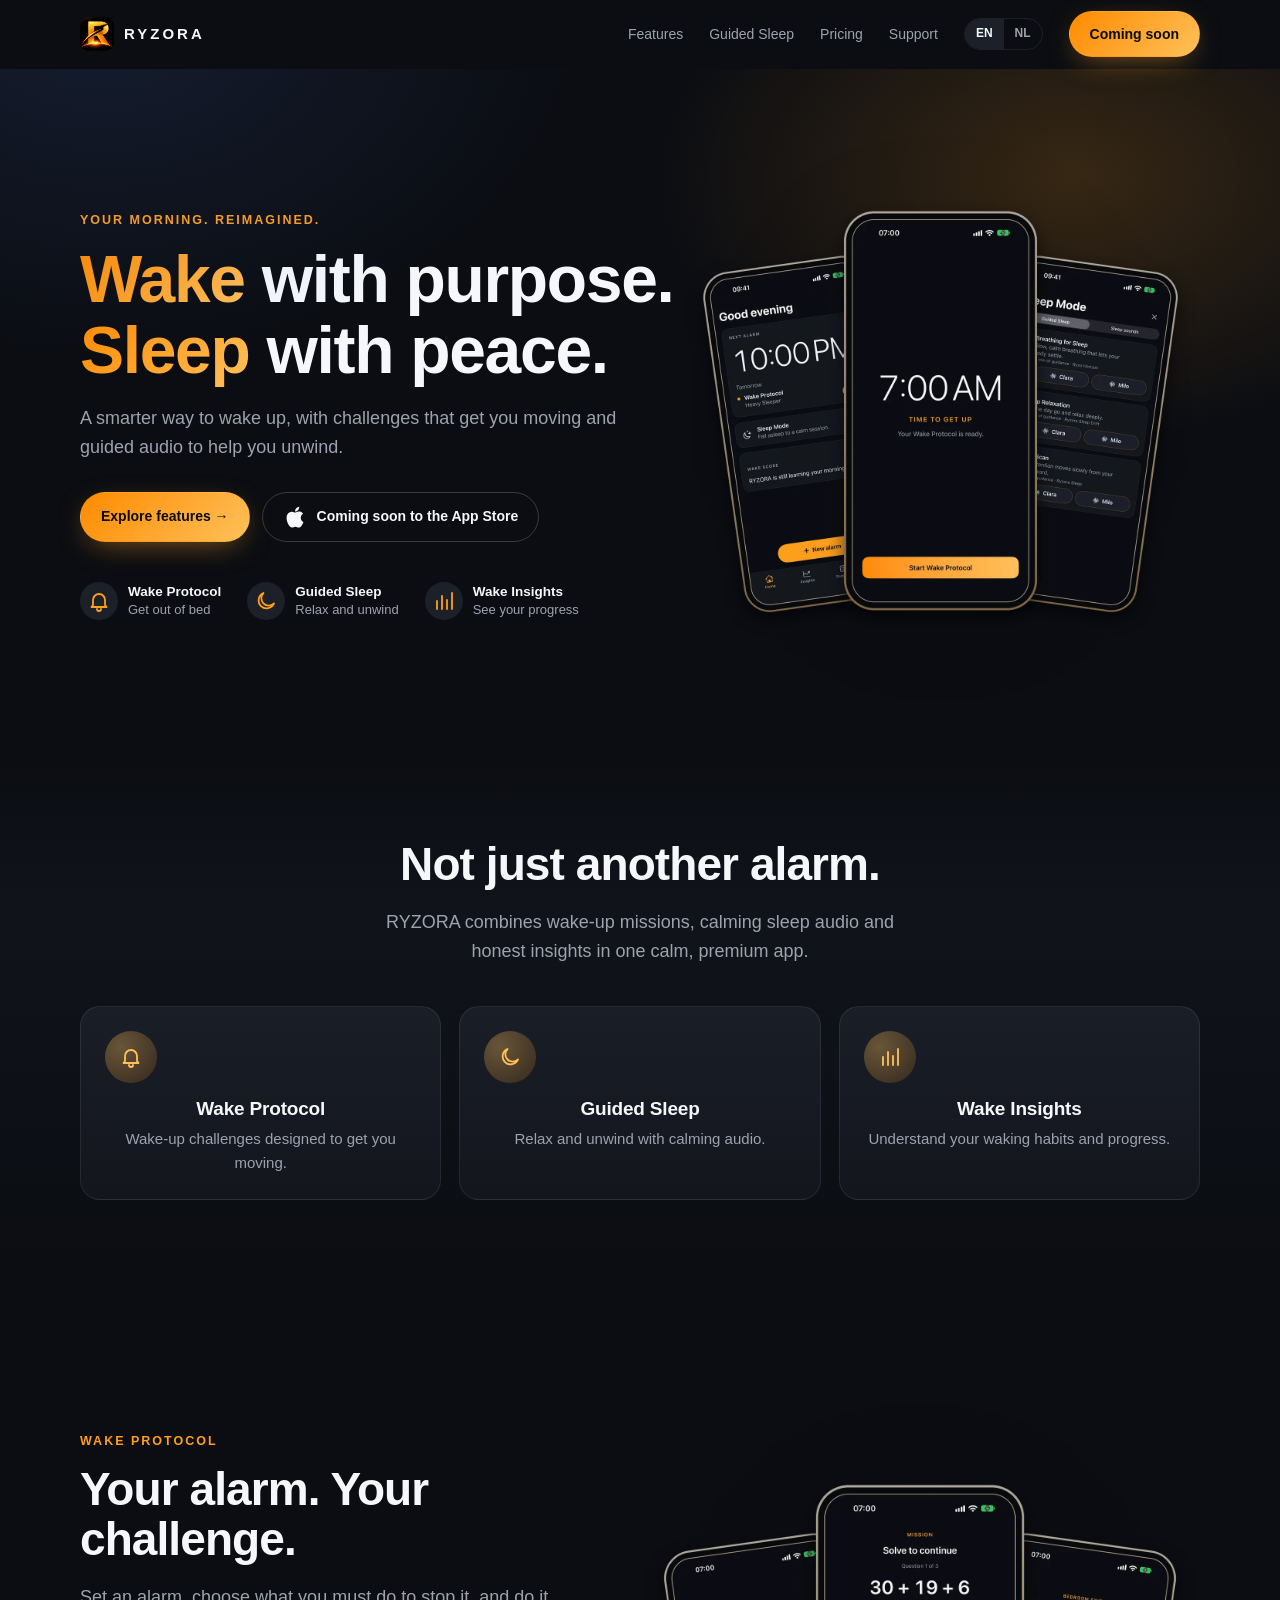
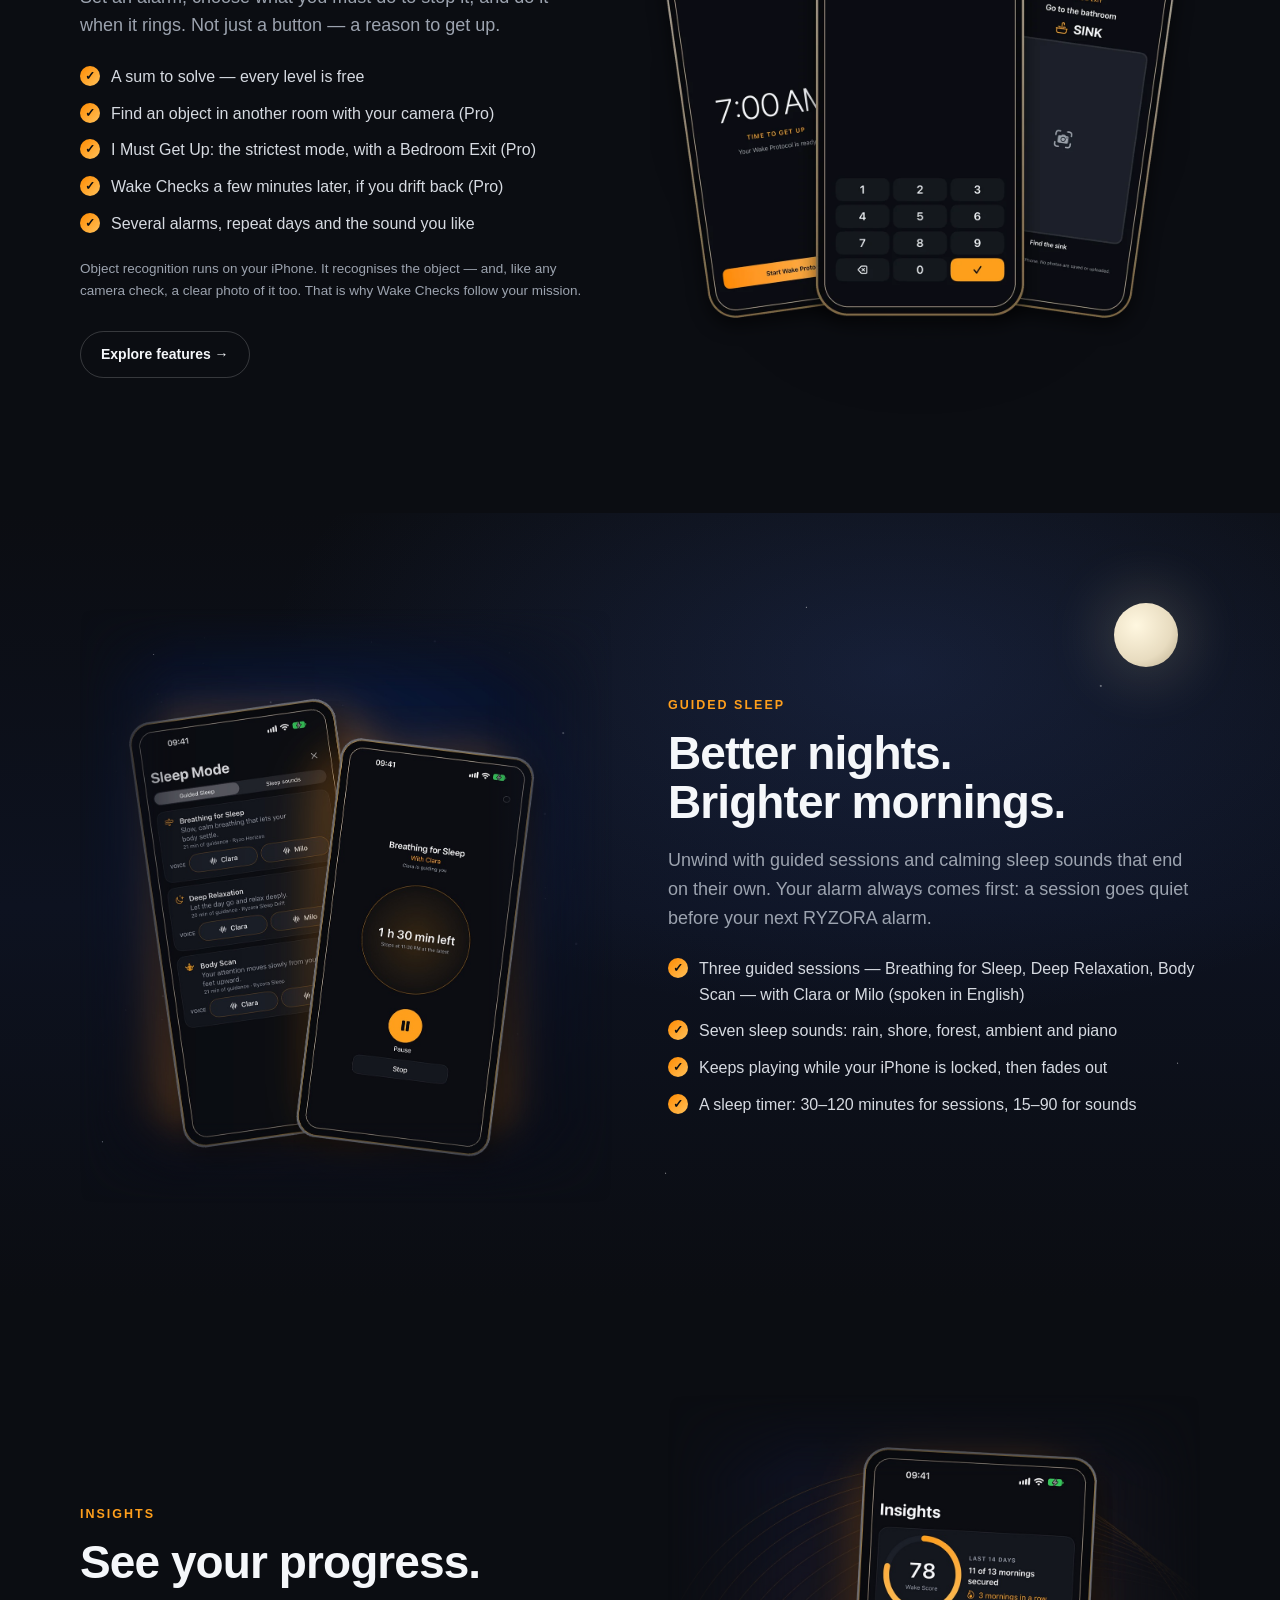
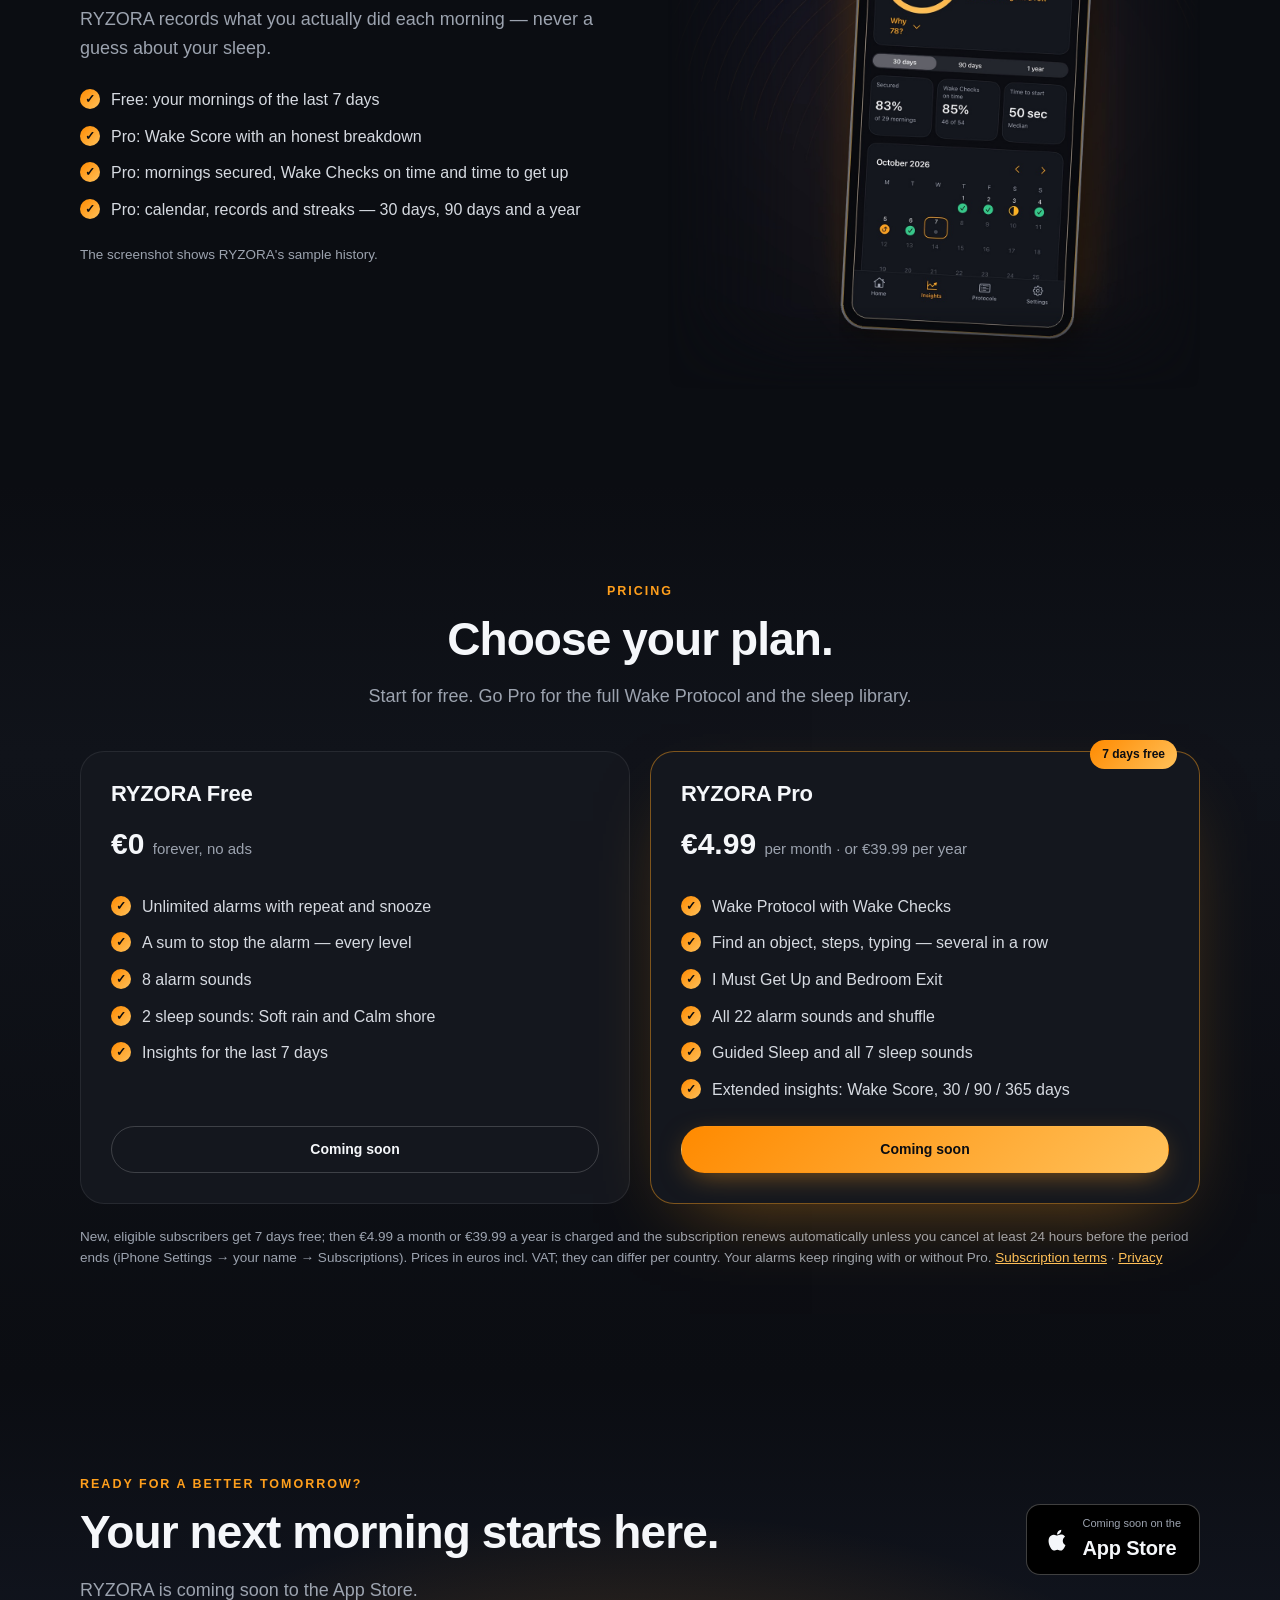
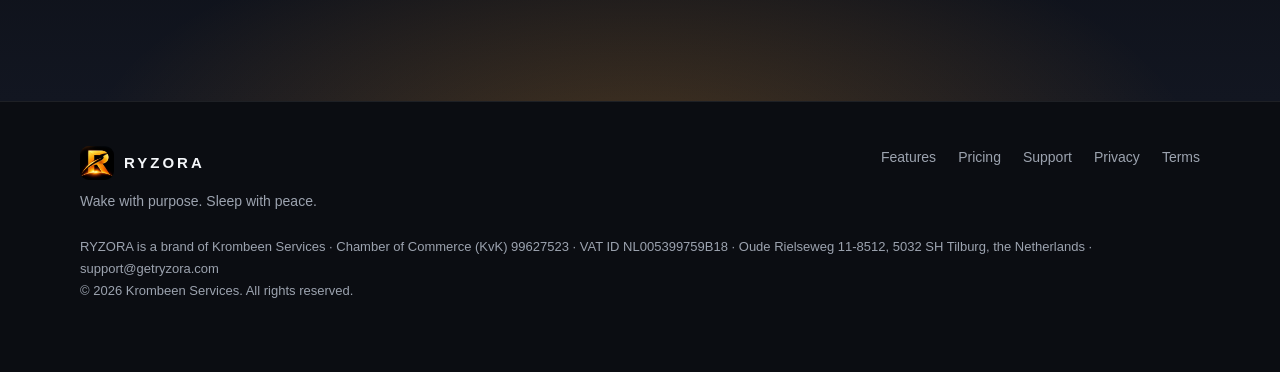
==== commit c04cc9d6: "Clean whole phone images on the home page (mobile single phone, desktop whole trio), no 320 px side-" ====
--- a/index.html
+++ b/index.html
@@ -8,7 +8,7 @@
 <meta property="og:locale" content="en_US"><meta name="twitter:card" content="summary_large_image">
 <meta name="theme-color" content="#0B0D12"><meta name="color-scheme" content="dark">
 <link rel="icon" href="/assets/favicon-32.png" sizes="32x32"><link rel="apple-touch-icon" href="/assets/apple-touch-icon.png">
-<link rel="stylesheet" href="/assets/style.css?v=20261025"><script src="/assets/site.js?v=20261025" defer></script></head><body><a class="skip" href="#main">Skip to content</a><header class="nav"><div class="wrap">
+<link rel="stylesheet" href="/assets/style.css?v=20261026"><script src="/assets/site.js?v=20261026" defer></script></head><body><a class="skip" href="#main">Skip to content</a><header class="nav"><div class="wrap">
 <a class="brand" href="/" aria-label="RYZORA home"><img src="/assets/icon-256.png" alt="" width="34" height="34">RYZORA</a>
 <button class="menu-btn" aria-expanded="false" aria-controls="links">Menu</button>
 <nav class="links" id="links" aria-label="Main"><a href="/features/">Features</a><a href="/features/#guided-sleep">Guided Sleep</a><a href="/pricing/">Pricing</a><a href="/support/">Support</a><div class="lang" role="group" aria-label="Language"><a href="/" hreflang="en" lang="en" aria-current="true">EN</a><a href="/nl/" hreflang="nl" lang="nl">NL</a></div><span class="pill gold soon" aria-label="Coming soon to the App Store">Coming soon</span></nav></div></header><main id="main">
@@ -19,7 +19,7 @@
 <p class="lead">A smarter way to wake up, with challenges that get you moving and guided audio to help you unwind.</p>
 <div class="actions"><a class="pill gold" href="/features/">Explore features →</a><span class="pill ghost soon"><svg width="26" height="26" viewBox="0 0 24 24" fill="currentColor" aria-hidden="true"><path d="M16.4 12.6c0-2.4 2-3.6 2.1-3.7-1.1-1.7-2.9-1.9-3.5-1.9-1.5-.2-2.9.9-3.7.9-.8 0-1.9-.9-3.2-.8-1.6 0-3.1 1-4 2.4-1.7 3-.4 7.4 1.2 9.8.8 1.2 1.8 2.5 3 2.4 1.2 0 1.7-.8 3.1-.8 1.5 0 1.9.8 3.2.8 1.3 0 2.2-1.2 3-2.4.9-1.4 1.3-2.7 1.3-2.8-.1 0-2.5-1-2.5-3.9zM14 5.5c.7-.8 1.1-1.9 1-3-1 0-2.1.7-2.8 1.5-.6.7-1.2 1.8-1 2.9 1 .1 2.1-.6 2.8-1.4z"/></svg>Coming soon to the App Store</span></div>
 <div class="mini"><div><span class="ic"><svg width="24" height="24" viewBox="0 0 24 24" fill="none" stroke="currentColor" stroke-width="1.8" stroke-linecap="round" stroke-linejoin="round" aria-hidden="true"><path d="M6 16V11a6 6 0 1 1 12 0v5l1.5 2h-15z"/><path d="M10 20a2 2 0 0 0 4 0"/></svg></span><span><b>Wake Protocol</b>Get out of bed</span></div><div><span class="ic"><svg width="24" height="24" viewBox="0 0 24 24" fill="none" stroke="currentColor" stroke-width="1.8" stroke-linecap="round" stroke-linejoin="round" aria-hidden="true"><path d="M20 14.5A8 8 0 1 1 9.5 4a6.5 6.5 0 0 0 10.5 10.5z"/></svg></span><span><b>Guided Sleep</b>Relax and unwind</span></div><div><span class="ic"><svg width="24" height="24" viewBox="0 0 24 24" fill="none" stroke="currentColor" stroke-width="1.8" stroke-linecap="round" aria-hidden="true"><path d="M5 20V12M10 20V7M15 20v-9M20 20V4"/></svg></span><span><b>Wake Insights</b>See your progress</span></div></div></div>
-<div class="art a-hero right reveal"><img src="/assets/img/art-en-hero.jpg" alt="RYZORA: the home screen with the next alarm, an alarm ringing with Start Wake Protocol, and Guided Sleep" loading="eager" width="2400" height="1500"></div></div></section>
+<div class="art a-hero whole right reveal"><picture><source media="(max-width:640px)" srcset="/assets/img/phone-en-home-20261026.webp" width="900" height="1600"><img src="/assets/img/trio-en-hero-20261026.webp" alt="RYZORA: the home screen with the next alarm, an alarm ringing with Start Wake Protocol, and Guided Sleep" loading="eager" width="1344" height="1500"></picture></div></div></section>
 
 <section class="band"><div class="wrap center"><h2 class="reveal">Not just another alarm.</h2><p class="lead reveal">RYZORA combines wake-up missions, calming sleep audio and honest insights in one calm, premium app.</p>
 <div class="cards"><a class="card reveal" href="/features/#wake-protocol"><div class="ic"><svg width="24" height="24" viewBox="0 0 24 24" fill="none" stroke="currentColor" stroke-width="1.8" stroke-linecap="round" stroke-linejoin="round" aria-hidden="true"><path d="M6 16V11a6 6 0 1 1 12 0v5l1.5 2h-15z"/><path d="M10 20a2 2 0 0 0 4 0"/></svg></div><h3>Wake Protocol</h3><p>Wake-up challenges designed to get you moving.</p></a><a class="card reveal" href="/features/#guided-sleep"><div class="ic"><svg width="24" height="24" viewBox="0 0 24 24" fill="none" stroke="currentColor" stroke-width="1.8" stroke-linecap="round" stroke-linejoin="round" aria-hidden="true"><path d="M20 14.5A8 8 0 1 1 9.5 4a6.5 6.5 0 0 0 10.5 10.5z"/></svg></div><h3>Guided Sleep</h3><p>Relax and unwind with calming audio.</p></a><a class="card reveal" href="/features/#wake-insights"><div class="ic"><svg width="24" height="24" viewBox="0 0 24 24" fill="none" stroke="currentColor" stroke-width="1.8" stroke-linecap="round" aria-hidden="true"><path d="M5 20V12M10 20V7M15 20v-9M20 20V4"/></svg></div><h3>Wake Insights</h3><p>Understand your waking habits and progress.</p></a></div></div></section>
@@ -27,17 +27,17 @@
 <section id="wake-protocol"><div class="wrap split wide">
 <div class="reveal"><p class="eyebrow">Wake Protocol</p><h2>Your alarm. Your challenge.</h2><p class="lead">Set an alarm, choose what you must do to stop it, and do it when it rings. Not just a button — a reason to get up.</p><ul class="checks"><li>A sum to solve — every level is free</li><li>Find an object in another room with your camera (Pro)</li><li>I Must Get Up: the strictest mode, with a Bedroom Exit (Pro)</li><li>Wake Checks a few minutes later, if you drift back (Pro)</li><li>Several alarms, repeat days and the sound you like</li></ul>
 <p class="fine">Object recognition runs on your iPhone. It recognises the object — and, like any camera check, a clear photo of it too. That is why Wake Checks follow your mission.</p><div class="actions"><a class="pill ghost" href="/features/">Explore features →</a></div></div>
-<div class="art a-wake right wide reveal"><img src="/assets/img/art-en-wake.jpg" alt="The alarm · A sum · Find an object" loading="lazy" width="2400" height="1500"></div>
+<div class="art a-wake whole right wide reveal"><picture><source media="(max-width:640px)" srcset="/assets/img/phone-en-math-20261026.webp" width="900" height="1600"><img src="/assets/img/trio-en-wake-20261026.webp" alt="The alarm · A sum · Find an object" loading="lazy" width="1344" height="1500"></picture></div>
 </div></section>
 
 <section class="night" id="guided-sleep"><span class="moon" aria-hidden="true"></span><div class="wrap split">
-<div class="art a-sleep left reveal"><img src="/assets/img/art-en-sleep.jpg" alt="Guided Sleep: the sessions with Clara and Milo, and a session playing" loading="lazy" width="2400" height="1500"></div>
+<div class="art a-sleep left reveal"><picture><source media="(max-width:640px)" srcset="/assets/img/phone-en-sleep-20261026.webp" width="900" height="1600"><img src="/assets/img/art-en-sleep.jpg" alt="Guided Sleep: the sessions with Clara and Milo, and a session playing" loading="lazy" width="2400" height="1500"></picture></div>
 <div class="reveal"><p class="eyebrow">Guided Sleep</p><h2>Better nights.<br>Brighter mornings.</h2><p class="lead">Unwind with guided sessions and calming sleep sounds that end on their own. Your alarm always comes first: a session goes quiet before your next RYZORA alarm.</p><ul class="checks"><li>Three guided sessions — Breathing for Sleep, Deep Relaxation, Body Scan — with Clara or Milo (spoken in English)</li><li>Seven sleep sounds: rain, shore, forest, ambient and piano</li><li>Keeps playing while your iPhone is locked, then fades out</li><li>A sleep timer: 30–120 minutes for sessions, 15–90 for sounds</li></ul></div>
 </div></section>
 
 <section><div class="wrap split">
 <div class="reveal"><p class="eyebrow">Insights</p><h2>See your progress.</h2><p class="lead">RYZORA records what you actually did each morning — never a guess about your sleep.</p><ul class="checks"><li>Free: your mornings of the last 7 days</li><li>Pro: Wake Score with an honest breakdown</li><li>Pro: mornings secured, Wake Checks on time and time to get up</li><li>Pro: calendar, records and streaks — 30 days, 90 days and a year</li></ul><p class="fine">The screenshot shows RYZORA&#x27;s sample history.</p></div>
-<div class="art a-insights right reveal"><img src="/assets/img/art-en-insights.jpg" alt="RYZORA Insights with sample history" loading="lazy" width="2400" height="1500"></div>
+<div class="art a-insights right reveal"><picture><source media="(max-width:640px)" srcset="/assets/img/phone-en-insights-20261026.webp" width="900" height="1600"><img src="/assets/img/art-en-insights.jpg" alt="RYZORA Insights with sample history" loading="lazy" width="2400" height="1500"></picture></div>
 </div></section>
 
 <section class="band" id="pricing"><div class="wrap"><div class="center"><p class="eyebrow reveal">Pricing</p><h2 class="reveal">Choose your plan.</h2>
--- a/assets/style.css
+++ b/assets/style.css
@@ -172,23 +172,19 @@
 .split.wide .art{width:560px;max-width:100%}
 @media (max-width:1180px){.split.wide .art{width:480px}}
 @media (max-width:900px){.art{max-width:520px;margin:0 auto}.split.wide .art{width:100%;max-width:520px}}
-/* Phones (24 Oct 2026, Tristan: "halve telefoons, grote lege stukken"): each composition is cropped to a window around its
-   main phone only (--ax/--ay/--aw/--ah, in pixels of the 2400×1500 image), with a thin soft edge. The main phone is always
-   whole, no sliced side phones or half-legible text, and the empty bands above and below are gone. */
+/* Phones (26 Oct 2026, Tristan: "half afgesneden, niet clean"): no phone is ever cropped. .whole = an image whose phones
+   are all complete (hero, wake), shown as is without the edge fade; at ≤640 px every section shows one whole upright phone
+   (<picture> source), sized so the complete device fits the screen. */
+.art.whole{-webkit-mask-image:none;mask-image:none}
+.art.whole img{object-fit:contain}
+.art picture{display:contents}
+@media (max-width:900px){.split,.hero .split,.split.wide{grid-template-columns:minmax(0,1fr)}}
 @media (max-width:640px){
   section{padding:56px 0}
   .hero{padding:40px 0 24px}
   .split{gap:32px}
-  .art,.art.left,.split.wide .art{aspect-ratio:var(--aw)/var(--ah);width:calc(var(--aw)*.42px);max-width:100%;margin:0 auto;
-    --fade-x:linear-gradient(to right,transparent 2.5%,#000 6.5%,#000 93.5%,transparent 97.5%);--fade-y:linear-gradient(transparent,#000 4%,#000 96%,transparent)}
-  .art img,.art.left img{position:absolute;max-width:none;width:calc(2400/var(--aw)*100%);height:calc(1500/var(--ah)*100%);
-    left:calc(var(--ax)/var(--aw)*-100%);top:calc(var(--ay)/var(--ah)*-100%)}
-  /* the Sleep phone is tilted: the soft edge follows its frame, so the sessions phone behind it does not show */
-  .art.left.a-sleep{--fade-x:linear-gradient(96deg,transparent 15%,#000 18.8%,#000 81.5%,transparent 86.5%)}
+  .art,.art.left,.split.wide .art{aspect-ratio:900/1600;width:300px;max-width:100%;margin:0 auto;-webkit-mask-image:none;mask-image:none}
+  .art img,.art.left img{object-fit:contain;object-position:50% 50%}
   .plan .price{line-height:1.2}.plan .price small{display:block;margin-top:4px}
   .night{padding-top:96px}.moon{top:26px;right:22px;width:48px;height:48px}   /* moon above the Sleep phone, not on it */
 }
-.art,.art.a-hero{--ax:1470;--ay:99;--aw:633;--ah:1218}
-.art.a-wake{--ax:1474;--ay:122;--aw:584;--ah:1125}
-.art.a-sleep{--ax:662;--ay:287;--aw:672;--ah:1134}
-.art.a-insights{--ax:1458;--ay:92;--aw:732;--ah:1319}
